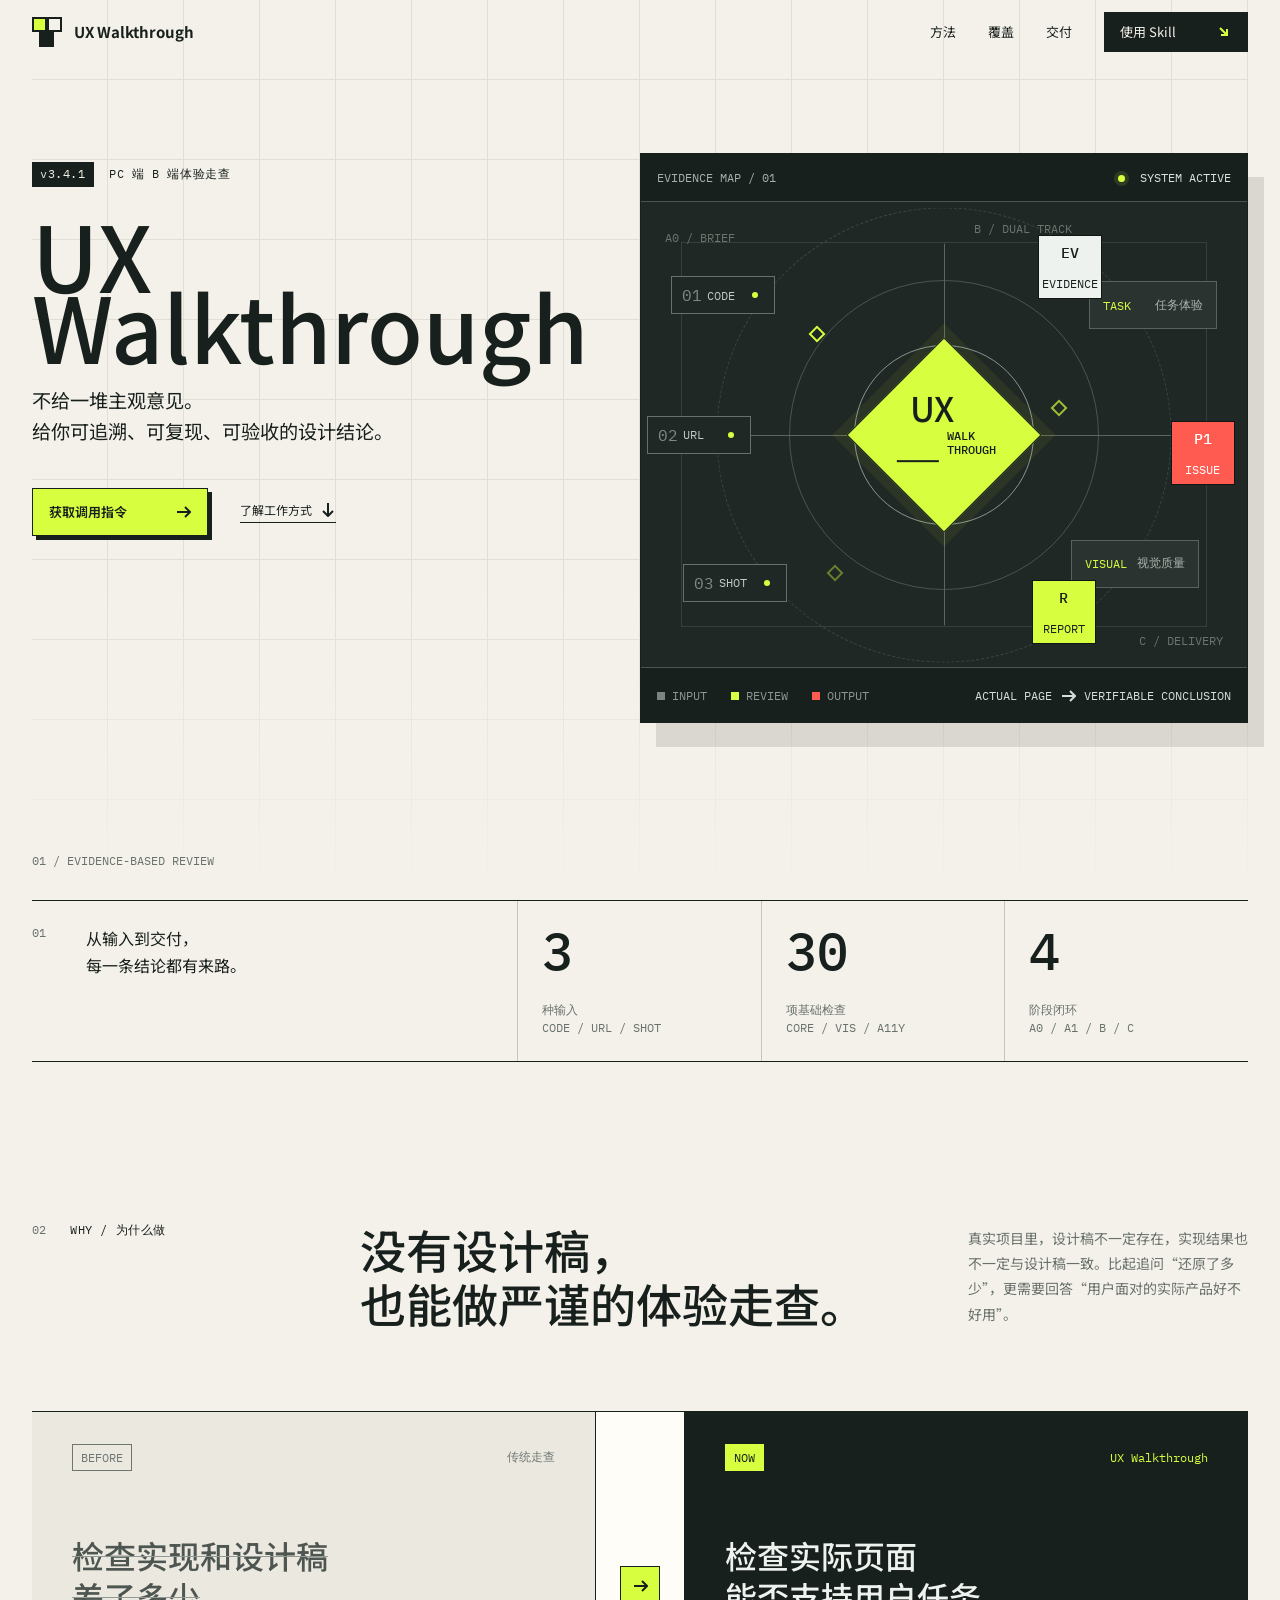
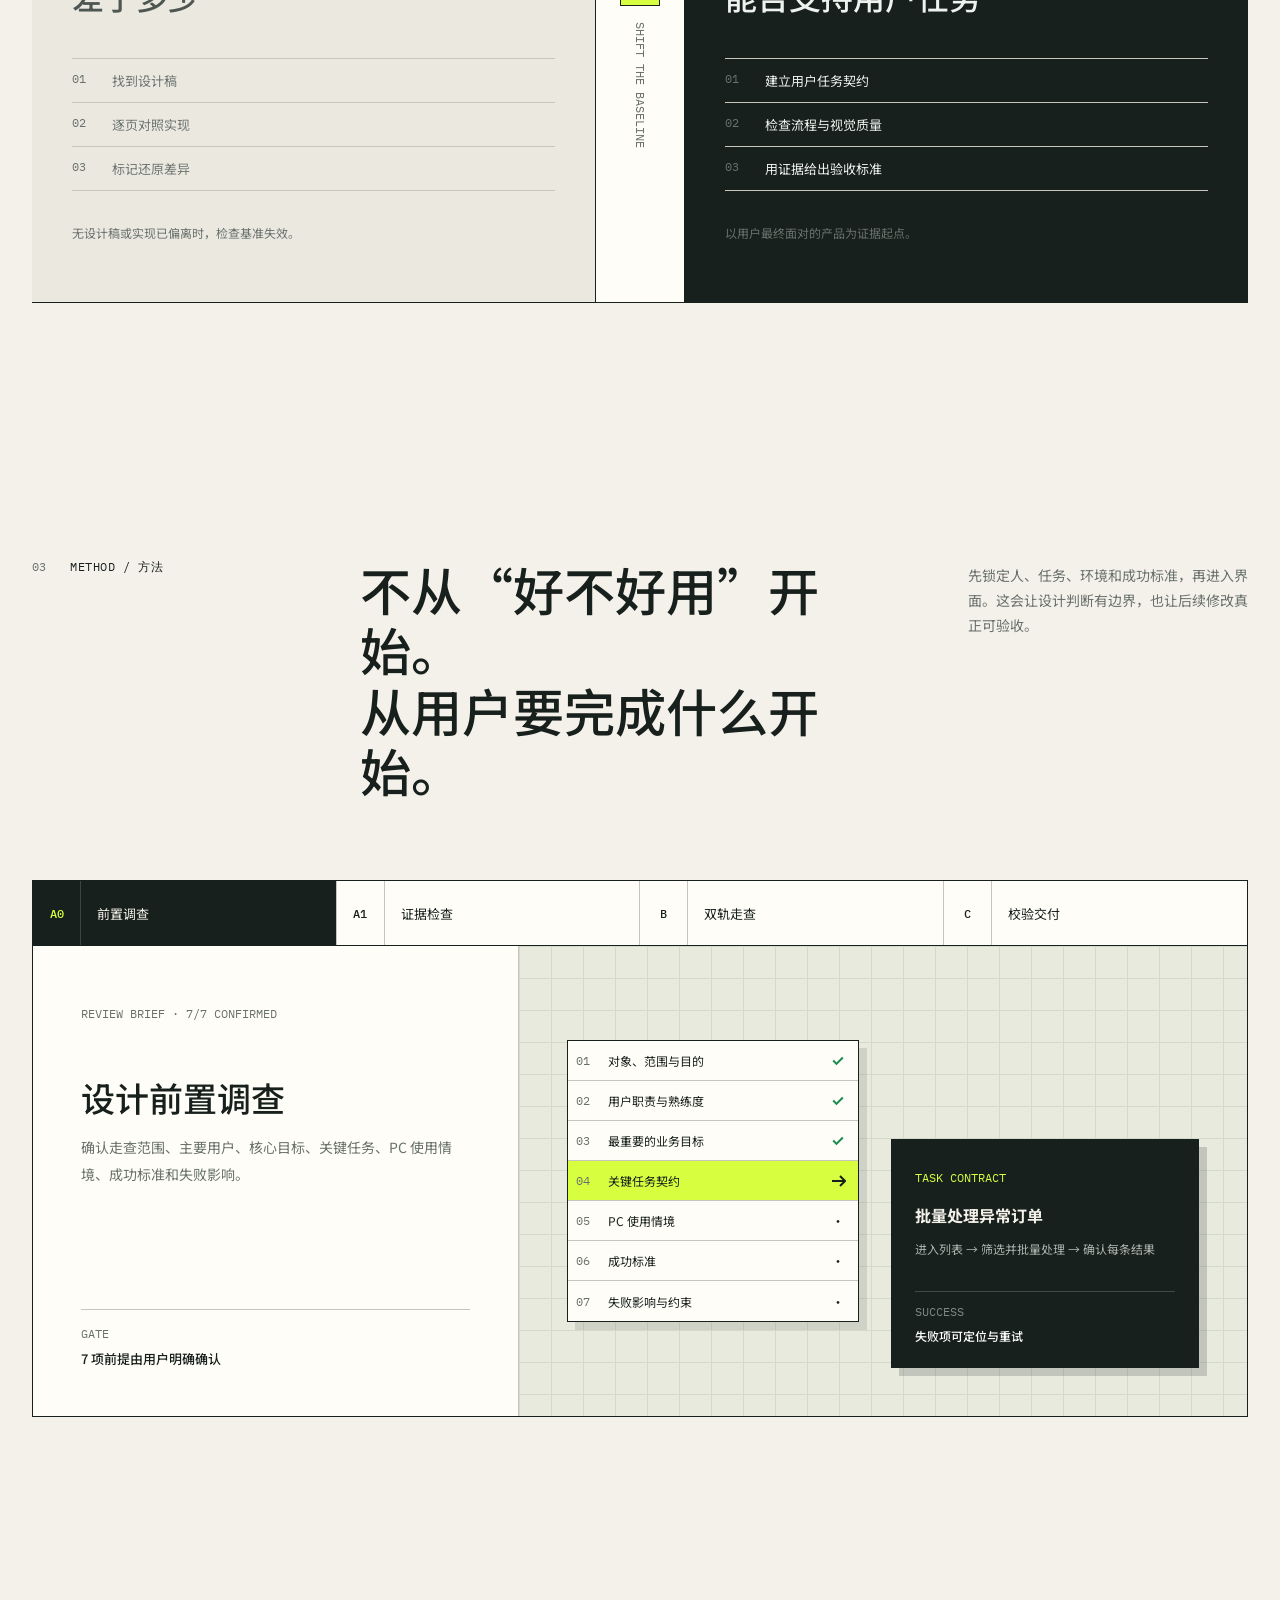
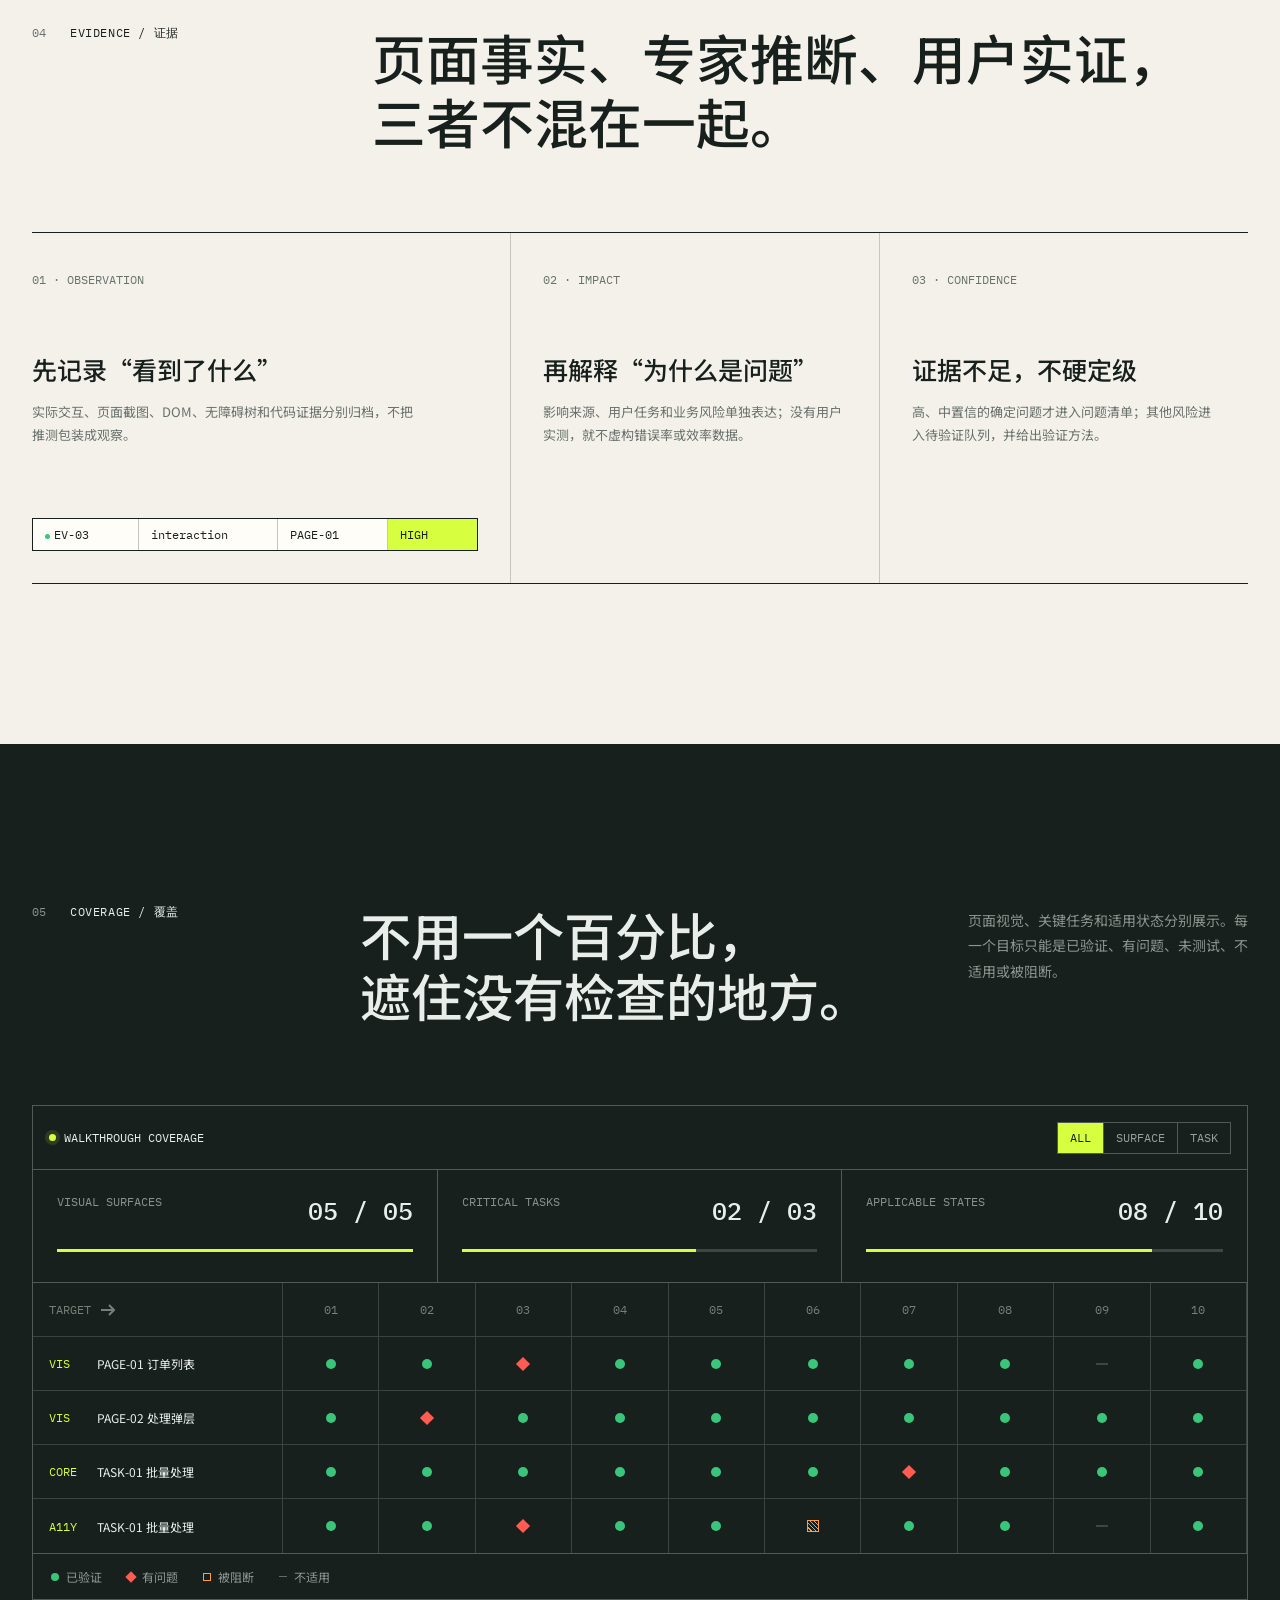
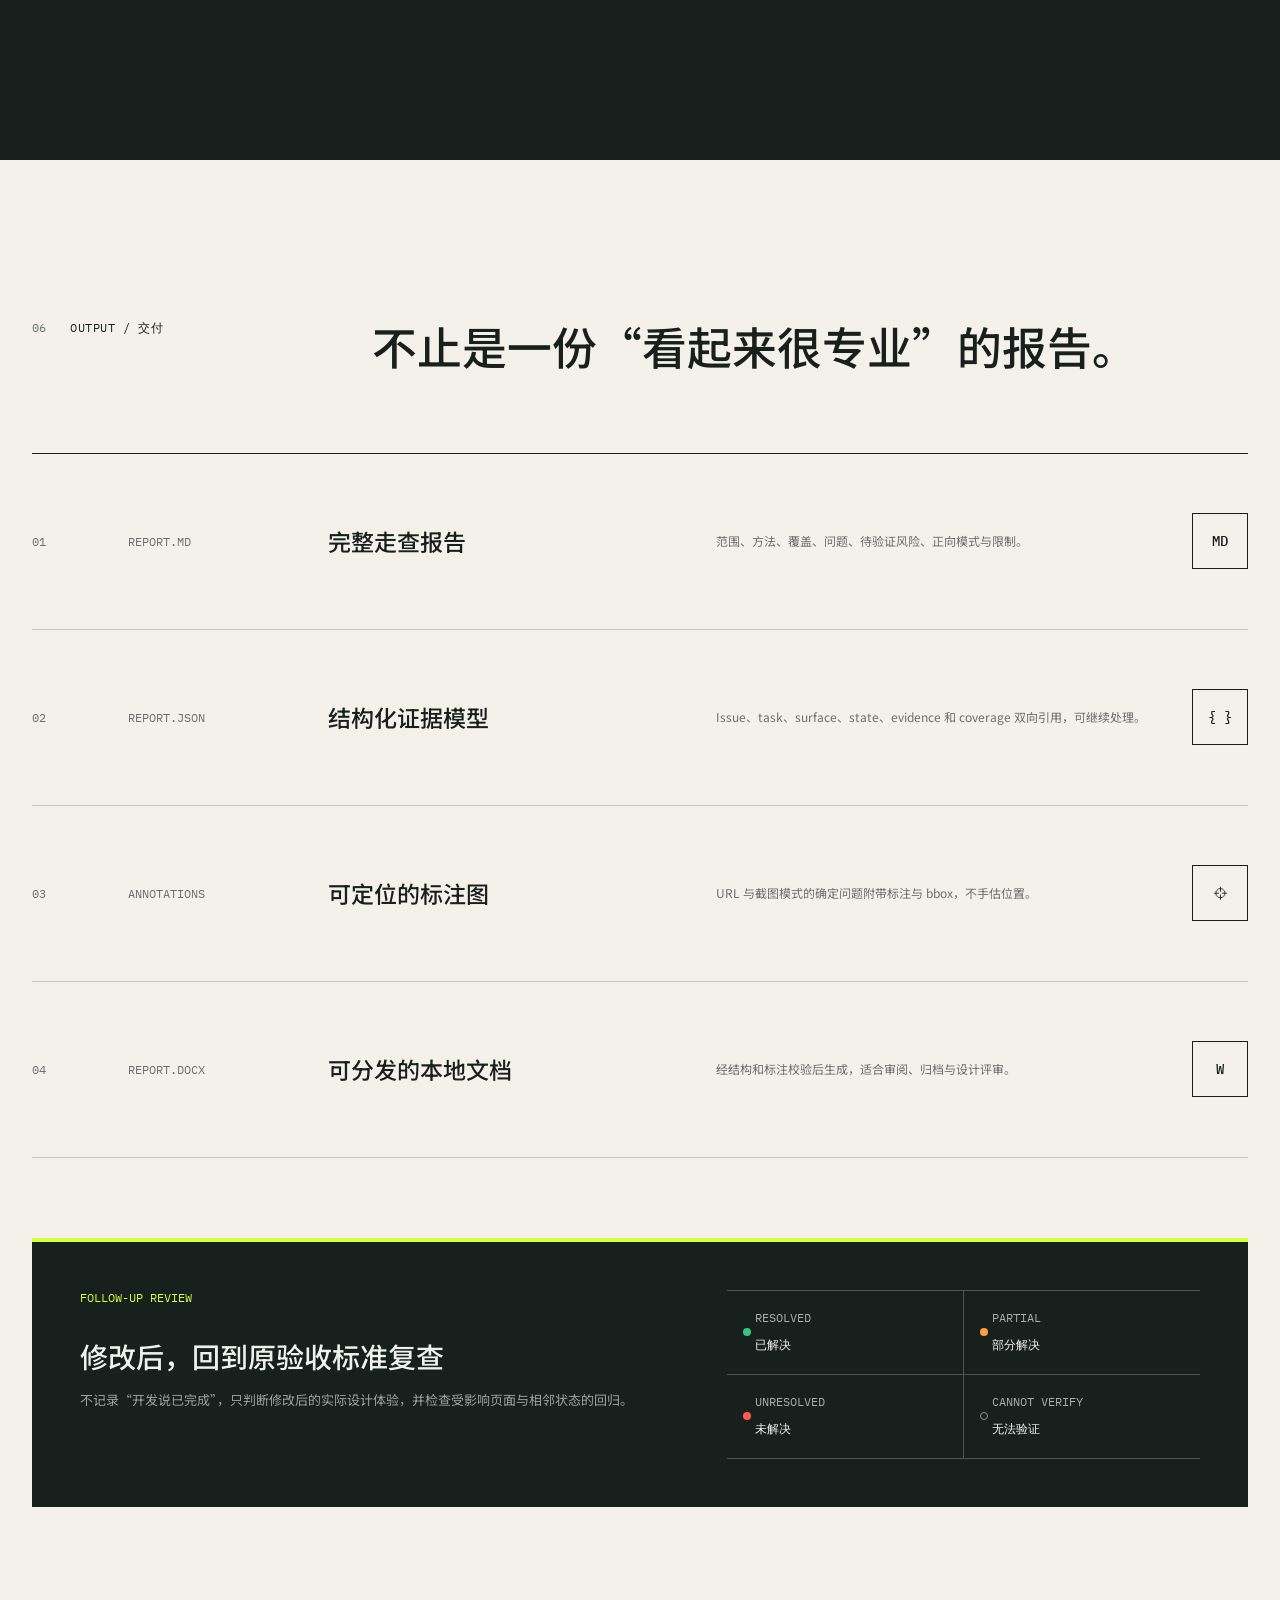
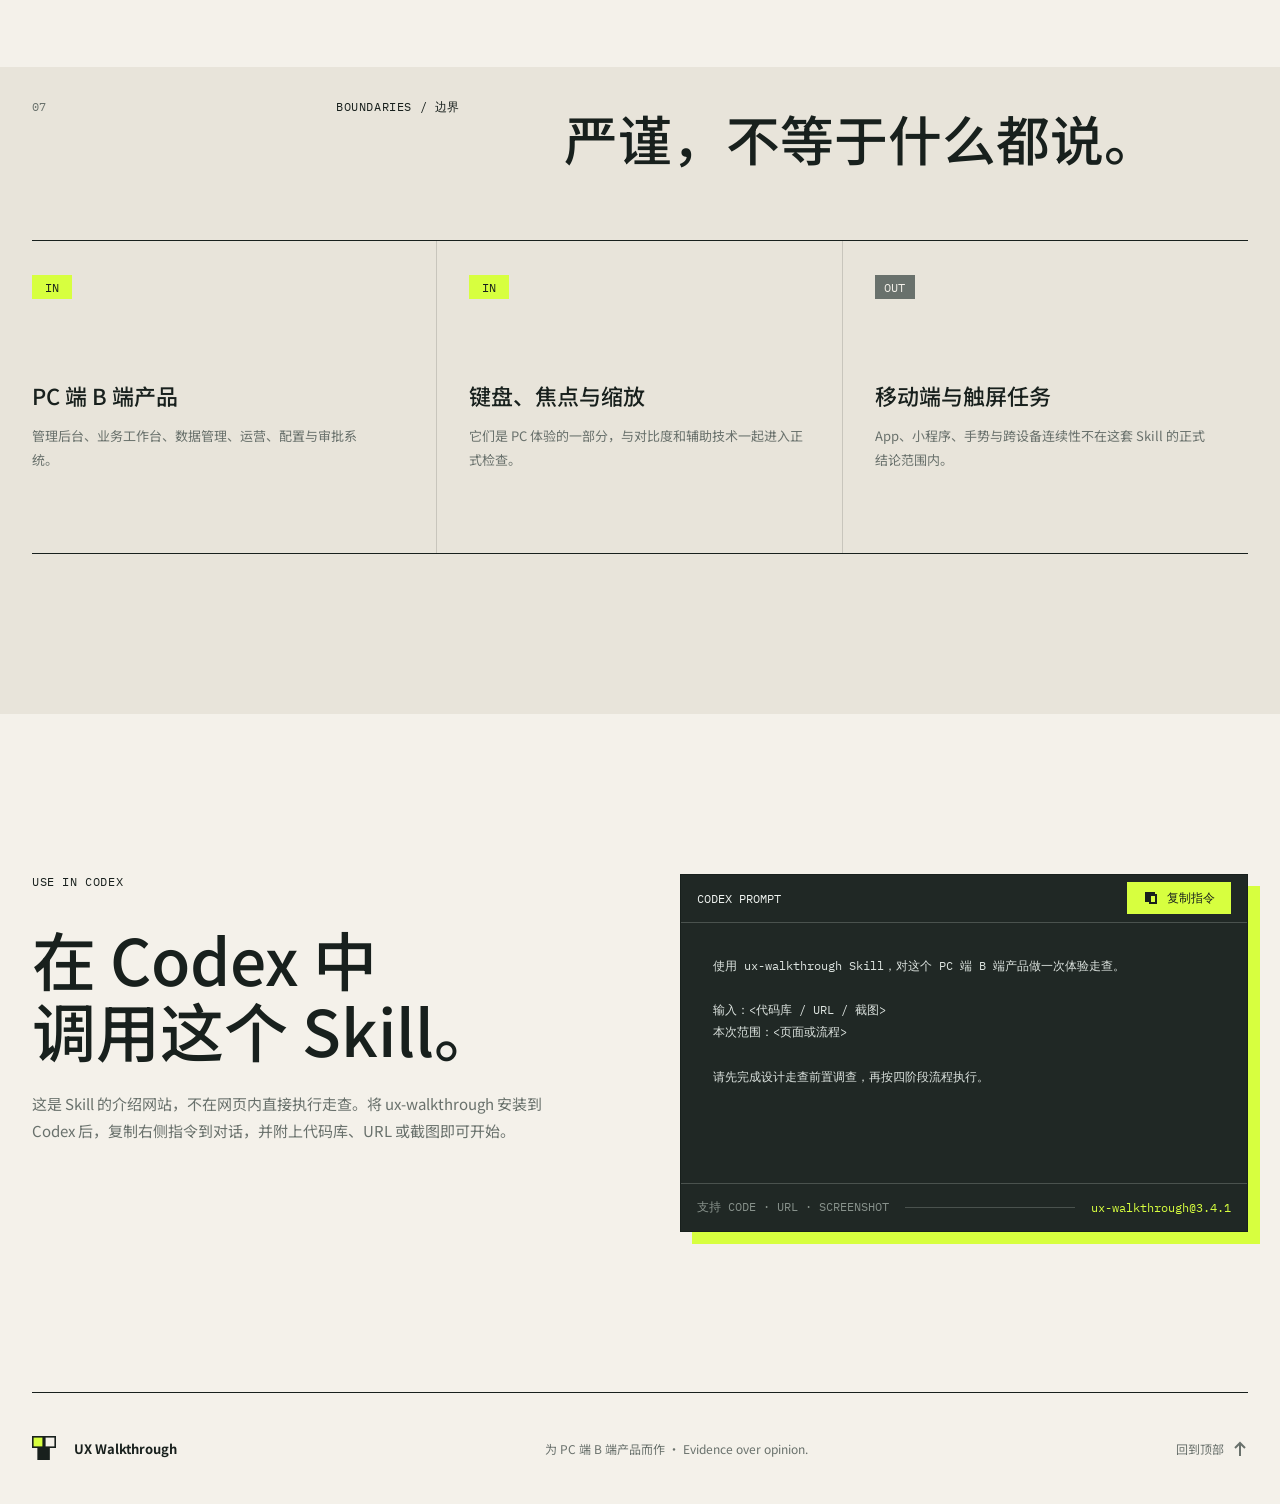
==== ux-walkthrough/index.html @ e2f47e58 "Publish UX Walkthrough site" ====
<!doctype html>
<html lang="zh-CN">
  <head>
    <meta charset="UTF-8" />
    <meta name="viewport" content="width=device-width, initial-scale=1.0" />
    <meta
      name="description"
      content="UX Walkthrough —— 为 PC 端 B 端产品提供基于证据的体验走查，支持代码库、URL 和截图输入。"
    />
    <meta name="theme-color" content="#f4f1ea" />
    <title>UX Walkthrough · 把走查变成可验证的结论</title>
    <link rel="stylesheet" href="styles.css" />
  </head>
  <body>
    <a class="skip-link" href="#main">跳到主要内容</a>
    <svg class="icon-sprite" aria-hidden="true">
      <symbol id="icon-arrow-right" viewBox="0 0 16 16"><path d="M9.3 3.7 12.6 7H2v2h10.6l-3.3 3.3 1.4 1.4L16.4 8l-5.7-5.7z" /></symbol>
      <symbol id="icon-arrow-down" viewBox="0 0 16 16"><path d="m12.3 9.3-3.3 3.3V2H7v10.6L3.7 9.3l-1.4 1.4L8 16.4l5.7-5.7z" /></symbol>
      <symbol id="icon-arrow-down-right" viewBox="0 0 16 16"><path d="M12 5v7H5v-2h3.6L3.3 4.7l1.4-1.4L10 8.6V5z" /></symbol>
      <symbol id="icon-arrow-up" viewBox="0 0 16 16"><path d="M8 1.6 2.3 7.3l1.4 1.4L7 5.4V16h2V5.4l3.3 3.3 1.4-1.4z" /></symbol>
      <symbol id="icon-checkmark" viewBox="0 0 16 16"><path d="m6.5 12.2-4-4 1.4-1.4 2.6 2.6 5.6-5.6 1.4 1.4z" /></symbol>
      <symbol id="icon-copy" viewBox="0 0 16 16"><path d="M4 2h8v2h2v10H6v-2H4zm4 4v6h4V6zM2 2h2v10H2z" /></symbol>
      <symbol id="icon-menu" viewBox="0 0 16 16"><path d="M1 3h14v2H1zm0 4h14v2H1zm0 4h14v2H1z" /></symbol>
    </svg>

    <header class="site-header" data-header>
      <a class="brand" href="#top" aria-label="UX Walkthrough 首页">
        <span class="brand-mark" aria-hidden="true"><i></i><i></i><i></i></span>
        <span>UX Walkthrough</span>
      </a>
      <button class="menu-toggle" type="button" aria-label="打开导航" aria-expanded="false" data-menu-toggle>
        <svg class="carbon-icon" aria-hidden="true"><use href="#icon-menu"></use></svg>
      </button>
      <nav class="site-nav" aria-label="主导航" data-nav>
        <a href="#method">方法</a>
        <a href="#coverage">覆盖</a>
        <a href="#output">交付</a>
        <a class="nav-cta" href="#start">使用 Skill <svg class="carbon-icon" aria-hidden="true"><use href="#icon-arrow-down-right"></use></svg></a>
      </nav>
    </header>

    <main id="main">
      <section class="hero" id="top" aria-labelledby="hero-title">
        <div class="hero-grid" aria-hidden="true"></div>
        <div class="hero-copy">
          <p class="eyebrow"><span>v3.4.1</span> PC 端 B 端体验走查</p>
          <h1 id="hero-title">UX<br />Walkthrough</h1>
          <p class="hero-lede">不给一堆主观意见。<br />给你可追溯、可复现、可验收的设计结论。</p>
          <div class="hero-actions">
            <a class="button button-primary" href="#start">获取调用指令 <svg class="carbon-icon" aria-hidden="true"><use href="#icon-arrow-right"></use></svg></a>
            <a class="text-link" href="#method">了解工作方式 <svg class="carbon-icon" aria-hidden="true"><use href="#icon-arrow-down"></use></svg></a>
          </div>
        </div>

        <figure class="hero-product hero-abstract" aria-label="UX Walkthrough 证据图谱抽象视觉">
          <div class="abstract-frame">
            <figcaption>
              <span>EVIDENCE MAP / 01</span>
              <b><i></i> SYSTEM ACTIVE</b>
            </figcaption>
            <div class="abstract-canvas" aria-hidden="true">
              <div class="abstract-grid"></div>
              <div class="orbit orbit-one"></div>
              <div class="orbit orbit-two"></div>
              <div class="orbit orbit-three"></div>
              <div class="axis axis-x"></div>
              <div class="axis axis-y"></div>
              <div class="abstract-core">
                <span>UX</span>
                <b>WALK<br />THROUGH</b>
                <i></i>
              </div>
              <div class="source-node source-code"><span>01</span><b>CODE</b><i></i></div>
              <div class="source-node source-url"><span>02</span><b>URL</b><i></i></div>
              <div class="source-node source-shot"><span>03</span><b>SHOT</b><i></i></div>
              <div class="track-node track-task"><span>TASK</span><b>任务体验</b></div>
              <div class="track-node track-visual"><span>VISUAL</span><b>视觉质量</b></div>
              <div class="result-node result-evidence"><span>EV</span><b>EVIDENCE</b></div>
              <div class="result-node result-issue"><span>P1</span><b>ISSUE</b></div>
              <div class="result-node result-report"><span>R</span><b>REPORT</b></div>
              <div class="pulse pulse-one"></div>
              <div class="pulse pulse-two"></div>
              <div class="pulse pulse-three"></div>
              <div class="coordinate coordinate-one">A0 / BRIEF</div>
              <div class="coordinate coordinate-two">B / DUAL TRACK</div>
              <div class="coordinate coordinate-three">C / DELIVERY</div>
            </div>
            <div class="abstract-legend">
              <span><i></i>INPUT</span>
              <span><i></i>REVIEW</span>
              <span><i></i>OUTPUT</span>
              <b>ACTUAL PAGE <svg class="carbon-icon" aria-hidden="true"><use href="#icon-arrow-right"></use></svg> VERIFIABLE CONCLUSION</b>
            </div>
          </div>
        </figure>
        <div class="hero-index" aria-hidden="true">01 / EVIDENCE-BASED REVIEW</div>
      </section>

      <section class="signal-band" aria-label="能力概览">
        <div class="signal-intro">
          <span class="section-no">01</span>
          <p>从输入到交付，<br />每一条结论都有来路。</p>
        </div>
        <div class="signal"><strong>3</strong><span>种输入<br />CODE / URL / SHOT</span></div>
        <div class="signal"><strong>30</strong><span>项基础检查<br />CORE / VIS / A11Y</span></div>
        <div class="signal"><strong>4</strong><span>阶段闭环<br />A0 / A1 / B / C</span></div>
      </section>

      <section class="origin section" id="why" aria-labelledby="origin-title">
        <div class="section-lead reveal">
          <div><span class="section-no">02</span><p class="eyebrow">WHY / 为什么做</p></div>
          <h2 id="origin-title">没有设计稿，<br />也能做严谨的体验走查。</h2>
          <p>真实项目里，设计稿不一定存在，实现结果也不一定与设计稿一致。比起追问“还原了多少”，更需要回答“用户面对的实际产品好不好用”。</p>
        </div>
        <div class="paradigm reveal">
          <article class="paradigm-old">
            <div><span>BEFORE</span><b>传统走查</b></div>
            <h3>检查实现和设计稿<br />差了多少</h3>
            <ol>
              <li><span>01</span>找到设计稿</li>
              <li><span>02</span>逐页对照实现</li>
              <li><span>03</span>标记还原差异</li>
            </ol>
            <p>无设计稿或实现已偏离时，检查基准失效。</p>
          </article>
          <div class="paradigm-shift" aria-hidden="true"><span><svg class="carbon-icon" aria-hidden="true"><use href="#icon-arrow-right"></use></svg></span><small>SHIFT THE BASELINE</small></div>
          <article class="paradigm-new">
            <div><span>NOW</span><b>UX Walkthrough</b></div>
            <h3>检查实际页面<br />能否支持用户任务</h3>
            <ol>
              <li><span>01</span>建立用户任务契约</li>
              <li><span>02</span>检查流程与视觉质量</li>
              <li><span>03</span>用证据给出验收标准</li>
            </ol>
            <p>以用户最终面对的产品为证据起点。</p>
          </article>
        </div>
      </section>

      <section class="method section" id="method" aria-labelledby="method-title">
        <div class="section-lead reveal">
          <div><span class="section-no">03</span><p class="eyebrow">METHOD / 方法</p></div>
          <h2 id="method-title">不从“好不好用”开始。<br />从用户要完成什么开始。</h2>
          <p>先锁定人、任务、环境和成功标准，再进入界面。这会让设计判断有边界，也让后续修改真正可验收。</p>
        </div>

        <div class="method-workbench reveal">
          <div class="phase-rail" role="tablist" aria-label="走查阶段">
            <button class="active" type="button" role="tab" aria-selected="true" data-phase="a0"><b>A0</b><span>前置调查</span></button>
            <button type="button" role="tab" aria-selected="false" data-phase="a1"><b>A1</b><span>证据检查</span></button>
            <button type="button" role="tab" aria-selected="false" data-phase="b"><b>B</b><span>双轨走查</span></button>
            <button type="button" role="tab" aria-selected="false" data-phase="c"><b>C</b><span>校验交付</span></button>
          </div>

          <div class="phase-stage">
            <div class="phase-copy" aria-live="polite">
              <p class="mono" data-phase-kicker>REVIEW BRIEF · 7/7 CONFIRMED</p>
              <h3 data-phase-title>设计前置调查</h3>
              <p data-phase-desc>确认走查范围、主要用户、核心目标、关键任务、PC 使用情境、成功标准和失败影响。</p>
              <div class="phase-proof"><span data-phase-proof-label>GATE</span><strong data-phase-proof>7 项前提由用户明确确认</strong></div>
            </div>
            <div class="phase-visual" data-phase-visual="a0" aria-hidden="true">
              <div class="brief-list">
                <span class="checked"><i>01</i>对象、范围与目的<b><svg class="carbon-icon" aria-hidden="true"><use href="#icon-checkmark"></use></svg></b></span>
                <span class="checked"><i>02</i>用户职责与熟练度<b><svg class="carbon-icon" aria-hidden="true"><use href="#icon-checkmark"></use></svg></b></span>
                <span class="checked"><i>03</i>最重要的业务目标<b><svg class="carbon-icon" aria-hidden="true"><use href="#icon-checkmark"></use></svg></b></span>
                <span class="active"><i>04</i>关键任务契约<b><svg class="carbon-icon" aria-hidden="true"><use href="#icon-arrow-right"></use></svg></b></span>
                <span><i>05</i>PC 使用情境<b>·</b></span>
                <span><i>06</i>成功标准<b>·</b></span>
                <span><i>07</i>失败影响与约束<b>·</b></span>
              </div>
              <div class="task-contract">
                <small>TASK CONTRACT</small>
                <strong>批量处理异常订单</strong>
                <p>进入列表 → 筛选并批量处理 → 确认每条结果</p>
                <div><span>SUCCESS</span><b>失败项可定位与重试</b></div>
              </div>
            </div>
          </div>
        </div>
      </section>

      <section class="principles section" aria-labelledby="principles-title">
        <div class="section-lead compact reveal">
          <div><span class="section-no">04</span><p class="eyebrow">EVIDENCE / 证据</p></div>
          <h2 id="principles-title">页面事实、专家推断、用户实证，<br />三者不混在一起。</h2>
        </div>
        <div class="evidence-layout reveal">
          <article class="evidence-feature">
            <span class="evidence-label">01 · OBSERVATION</span>
            <h3>先记录“看到了什么”</h3>
            <p>实际交互、页面截图、DOM、无障碍树和代码证据分别归档，不把推测包装成观察。</p>
            <div class="evidence-strip">
              <span><i></i>EV-03</span><span>interaction</span><span>PAGE-01</span><strong>HIGH</strong>
            </div>
          </article>
          <article>
            <span class="evidence-label">02 · IMPACT</span>
            <h3>再解释“为什么是问题”</h3>
            <p>影响来源、用户任务和业务风险单独表达；没有用户实测，就不虚构错误率或效率数据。</p>
          </article>
          <article>
            <span class="evidence-label">03 · CONFIDENCE</span>
            <h3>证据不足，不硬定级</h3>
            <p>高、中置信的确定问题才进入问题清单；其他风险进入待验证队列，并给出验证方法。</p>
          </article>
        </div>
      </section>

      <section class="coverage section" id="coverage" aria-labelledby="coverage-title">
        <div class="coverage-shell">
          <div class="section-lead inverse reveal">
            <div><span class="section-no">05</span><p class="eyebrow">COVERAGE / 覆盖</p></div>
            <h2 id="coverage-title">不用一个百分比，<br />遮住没有检查的地方。</h2>
            <p>页面视觉、关键任务和适用状态分别展示。每一个目标只能是已验证、有问题、未测试、不适用或被阻断。</p>
          </div>

          <div class="matrix-panel reveal">
            <div class="matrix-toolbar">
              <div>
                <span class="live-dot"></span>
                <p>WALKTHROUGH COVERAGE</p>
              </div>
              <div class="matrix-filter" role="group" aria-label="覆盖类型">
                <button class="active" type="button" data-matrix="all" aria-pressed="true">ALL</button>
                <button type="button" data-matrix="surface" aria-pressed="false">SURFACE</button>
                <button type="button" data-matrix="task" aria-pressed="false">TASK</button>
              </div>
            </div>
            <div class="matrix-summary">
              <div><span>VISUAL SURFACES</span><strong data-metric="surface">05 / 05</strong><i><b style="width: 100%"></b></i></div>
              <div><span>CRITICAL TASKS</span><strong data-metric="task">02 / 03</strong><i><b style="width: 66%"></b></i></div>
              <div><span>APPLICABLE STATES</span><strong data-metric="state">08 / 10</strong><i><b style="width: 80%"></b></i></div>
            </div>
            <div class="matrix-scroll">
              <div class="matrix-grid" data-matrix-grid>
                <div class="matrix-corner">TARGET <svg class="carbon-icon" aria-hidden="true"><use href="#icon-arrow-right"></use></svg></div>
                <div class="matrix-head">01</div><div class="matrix-head">02</div><div class="matrix-head">03</div><div class="matrix-head">04</div><div class="matrix-head">05</div><div class="matrix-head">06</div><div class="matrix-head">07</div><div class="matrix-head">08</div><div class="matrix-head">09</div><div class="matrix-head">10</div>
                <div class="matrix-label" data-type="surface"><b>VIS</b><span>PAGE-01 订单列表</span></div>
                <i class="pass" data-type="surface"></i><i class="pass" data-type="surface"></i><i class="issue" data-type="surface"></i><i class="pass" data-type="surface"></i><i class="pass" data-type="surface"></i><i class="pass" data-type="surface"></i><i class="pass" data-type="surface"></i><i class="pass" data-type="surface"></i><i class="na" data-type="surface"></i><i class="pass" data-type="surface"></i>
                <div class="matrix-label" data-type="surface"><b>VIS</b><span>PAGE-02 处理弹层</span></div>
                <i class="pass" data-type="surface"></i><i class="issue" data-type="surface"></i><i class="pass" data-type="surface"></i><i class="pass" data-type="surface"></i><i class="pass" data-type="surface"></i><i class="pass" data-type="surface"></i><i class="pass" data-type="surface"></i><i class="pass" data-type="surface"></i><i class="pass" data-type="surface"></i><i class="pass" data-type="surface"></i>
                <div class="matrix-label" data-type="task"><b>CORE</b><span>TASK-01 批量处理</span></div>
                <i class="pass" data-type="task"></i><i class="pass" data-type="task"></i><i class="pass" data-type="task"></i><i class="pass" data-type="task"></i><i class="pass" data-type="task"></i><i class="pass" data-type="task"></i><i class="issue" data-type="task"></i><i class="pass" data-type="task"></i><i class="pass" data-type="task"></i><i class="pass" data-type="task"></i>
                <div class="matrix-label" data-type="task"><b>A11Y</b><span>TASK-01 批量处理</span></div>
                <i class="pass" data-type="task"></i><i class="pass" data-type="task"></i><i class="issue" data-type="task"></i><i class="pass" data-type="task"></i><i class="pass" data-type="task"></i><i class="blocked" data-type="task"></i><i class="pass" data-type="task"></i><i class="pass" data-type="task"></i><i class="na" data-type="task"></i><i class="pass" data-type="task"></i>
              </div>
            </div>
            <div class="matrix-legend"><span><i class="pass"></i>已验证</span><span><i class="issue"></i>有问题</span><span><i class="blocked"></i>被阻断</span><span><i class="na"></i>不适用</span></div>
          </div>
        </div>
      </section>

      <section class="outputs section" id="output" aria-labelledby="output-title">
        <div class="section-lead compact reveal">
          <div><span class="section-no">06</span><p class="eyebrow">OUTPUT / 交付</p></div>
          <h2 id="output-title">不止是一份“看起来很专业”的报告。</h2>
        </div>
        <div class="output-list reveal">
          <article>
            <span>01</span>
            <div><p class="mono">REPORT.MD</p><h3>完整走查报告</h3><p>范围、方法、覆盖、问题、待验证风险、正向模式与限制。</p></div>
            <b aria-hidden="true">MD</b>
          </article>
          <article>
            <span>02</span>
            <div><p class="mono">REPORT.JSON</p><h3>结构化证据模型</h3><p>Issue、task、surface、state、evidence 和 coverage 双向引用，可继续处理。</p></div>
            <b aria-hidden="true">{ }</b>
          </article>
          <article>
            <span>03</span>
            <div><p class="mono">ANNOTATIONS</p><h3>可定位的标注图</h3><p>URL 与截图模式的确定问题附带标注与 bbox，不手估位置。</p></div>
            <b aria-hidden="true">⌖</b>
          </article>
          <article>
            <span>04</span>
            <div><p class="mono">REPORT.DOCX</p><h3>可分发的本地文档</h3><p>经结构和标注校验后生成，适合审阅、归档与设计评审。</p></div>
            <b aria-hidden="true">W</b>
          </article>
        </div>
        <div class="review-loop reveal">
          <div>
            <p class="mono">FOLLOW-UP REVIEW</p>
            <h3>修改后，回到原验收标准复查</h3>
            <p>不记录“开发说已完成”，只判断修改后的实际设计体验，并检查受影响页面与相邻状态的回归。</p>
          </div>
          <div class="review-states" aria-label="设计复查结果">
            <span><i></i>RESOLVED<b>已解决</b></span>
            <span><i></i>PARTIAL<b>部分解决</b></span>
            <span><i></i>UNRESOLVED<b>未解决</b></span>
            <span><i></i>CANNOT VERIFY<b>无法验证</b></span>
          </div>
        </div>
      </section>

      <section class="boundaries section" aria-labelledby="boundaries-title">
        <div class="boundary-heading reveal">
          <span class="section-no">07</span>
          <div><p class="eyebrow">BOUNDARIES / 边界</p><h2 id="boundaries-title">严谨，不等于什么都说。</h2></div>
        </div>
        <div class="boundary-grid reveal">
          <article><span>IN</span><h3>PC 端 B 端产品</h3><p>管理后台、业务工作台、数据管理、运营、配置与审批系统。</p></article>
          <article><span>IN</span><h3>键盘、焦点与缩放</h3><p>它们是 PC 体验的一部分，与对比度和辅助技术一起进入正式检查。</p></article>
          <article class="muted"><span>OUT</span><h3>移动端与触屏任务</h3><p>App、小程序、手势与跨设备连续性不在这套 Skill 的正式结论范围内。</p></article>
        </div>
      </section>

      <section class="start section" id="start" aria-labelledby="start-title">
        <div class="start-copy reveal">
          <p class="eyebrow">USE IN CODEX</p>
          <h2 id="start-title">在 Codex 中<br />调用这个 Skill。</h2>
          <p>这是 Skill 的介绍网站，不在网页内直接执行走查。将 ux-walkthrough 安装到 Codex 后，复制右侧指令到对话，并附上代码库、URL 或截图即可开始。</p>
        </div>
        <div class="prompt-box reveal">
          <div class="prompt-head"><span>CODEX PROMPT</span><button type="button" data-copy-prompt aria-label="复制调用指令"><svg class="carbon-icon" aria-hidden="true"><use href="#icon-copy"></use></svg><span data-copy-label>复制指令</span></button></div>
          <pre><code data-prompt>使用 ux-walkthrough Skill，对这个 PC 端 B 端产品做一次体验走查。

输入：&lt;代码库 / URL / 截图&gt;
本次范围：&lt;页面或流程&gt;

请先完成设计走查前置调查，再按四阶段流程执行。</code></pre>
          <div class="prompt-foot"><span>支持 CODE · URL · SCREENSHOT</span><i></i><b>ux-walkthrough@3.4.1</b></div>
        </div>
      </section>
    </main>

    <footer class="site-footer">
      <a class="brand" href="#top"><span class="brand-mark" aria-hidden="true"><i></i><i></i><i></i></span><span>UX Walkthrough</span></a>
      <p>为 PC 端 B 端产品而作 · Evidence over opinion.</p>
      <a class="back-to-top" href="#top">回到顶部 <svg class="carbon-icon" aria-hidden="true"><use href="#icon-arrow-up"></use></svg></a>
    </footer>

    <script src="script.js"></script>
  </body>
</html>
---- ux-walkthrough/styles.css ----
@import url("https://fonts.googleapis.com/css2?family=IBM+Plex+Mono:wght@400;500&family=Noto+Sans+SC:wght@400;500;600;700&display=swap");

:root {
  --ink: #18201d;
  --muted: #69716c;
  --paper: #f4f1ea;
  --paper-2: #ebe7dd;
  --white: #fffdf8;
  --line: #c8c5bc;
  --acid: #d7ff3f;
  --acid-dark: #b7dd24;
  --red: #ff5b51;
  --orange: #ff9b40;
  --green: #39c57a;
  --sans: "Noto Sans SC", "PingFang SC", "Microsoft YaHei", sans-serif;
  --mono: "IBM Plex Mono", "SFMono-Regular", Consolas, monospace;
  --grid-max: 1584px;
  --page: min(var(--grid-max), calc(100vw - 64px));
  --spacing-01: 2px;
  --spacing-02: 4px;
  --spacing-03: 8px;
  --spacing-04: 12px;
  --spacing-05: 16px;
  --spacing-06: 24px;
  --spacing-07: 32px;
  --spacing-08: 40px;
  --spacing-09: 48px;
  --spacing-10: 64px;
  --spacing-11: 80px;
  --spacing-12: 96px;
  --spacing-13: 160px;
  --duration-fast-01: 70ms;
  --duration-fast-02: 110ms;
  --duration-moderate-01: 150ms;
  --duration-moderate-02: 240ms;
  --duration-slow-01: 400ms;
  --duration-slow-02: 700ms;
  --easing-standard-productive: cubic-bezier(.2, 0, .38, .9);
  --easing-entrance-productive: cubic-bezier(0, 0, .38, .9);
  --easing-exit-productive: cubic-bezier(.2, 0, 1, .9);
  --easing-standard-expressive: cubic-bezier(.4, .14, .3, 1);
  --easing-entrance-expressive: cubic-bezier(0, 0, .3, 1);
}

* { box-sizing: border-box; }
html { scroll-behavior: smooth; }
body { margin: 0; color: var(--ink); background: var(--paper); font-family: var(--sans); }
button, a { color: inherit; }
button { font: inherit; }
a { text-decoration: none; }
button:focus-visible, a:focus-visible { outline: 3px solid var(--acid-dark); outline-offset: 3px; }
.skip-link { position: fixed; z-index: 100; left: 16px; top: -60px; padding: 10px 14px; color: var(--paper); background: var(--ink); }
.skip-link:focus { top: 16px; }
.mono, .eyebrow, .section-no { font-family: var(--mono); }
.icon-sprite { position: absolute; width: 0; height: 0; overflow: hidden; }
.carbon-icon { display: block; width: 16px; height: 16px; flex: 0 0 16px; fill: currentColor; }

.site-header { position: fixed; z-index: 50; inset: 0 0 auto; display: flex; align-items: center; justify-content: space-between; height: var(--spacing-10); padding: 0 max(var(--spacing-07), calc((100vw - var(--grid-max)) / 2)); border-bottom: 1px solid transparent; transition: background var(--duration-moderate-01) var(--easing-standard-productive), border-color var(--duration-moderate-01) var(--easing-standard-productive); }
.site-header.scrolled { background: rgba(244,241,234,.92); border-color: var(--line); backdrop-filter: blur(14px); }
.brand { display: flex; align-items: center; gap: var(--spacing-04); font-size: 15px; font-weight: 700; letter-spacing: 0; }
.brand-mark { position: relative; display: block; width: 30px; height: 30px; }
.brand-mark i { position: absolute; display: block; width: 15px; height: 15px; border: 2px solid var(--ink); }
.brand-mark i:first-child { left: 0; top: 0; background: var(--acid); }
.brand-mark i:nth-child(2) { right: 0; top: 0; }
.brand-mark i:nth-child(3) { left: 7px; bottom: 0; background: var(--ink); }
.site-nav { display: flex; align-items: center; gap: var(--spacing-07); font-size: 13px; }
.site-nav a:not(.nav-cta) { transition: opacity var(--duration-fast-02) var(--easing-standard-productive); }
.site-nav a:not(.nav-cta):hover { opacity: .55; }
.nav-cta { display: inline-flex; align-items: center; gap: var(--spacing-08); min-height: 40px; padding: 0 var(--spacing-05); color: var(--paper); background: var(--ink); }
.nav-cta .carbon-icon { color: var(--acid); }
.menu-toggle { display: none; place-items: center; width: 48px; height: 48px; padding: 0; border: 0; background: none; }

.hero { position: relative; min-height: 850px; height: min(940px, 100vh); overflow: hidden; background: var(--paper); }
.hero-grid { position: absolute; left: 50%; top: 0; width: var(--page); height: 100%; opacity: .42; background-image: linear-gradient(to right, transparent calc(100% - 1px), var(--line) 1px), linear-gradient(to bottom, transparent calc(100% - 1px), var(--line) 1px); background-size: calc(100% / 16) 100%, 100% var(--spacing-11); mask-image: linear-gradient(to bottom, #000 65%, transparent); transform: translateX(-50%); }
.hero-copy { position: absolute; z-index: 2; left: max(var(--spacing-07), calc((100vw - var(--grid-max)) / 2)); top: 18%; width: 42%; }
.eyebrow { margin: 0; font-size: 11px; line-height: 1.4; letter-spacing: .05em; }
.hero .eyebrow span { display: inline-block; margin-right: var(--spacing-03); padding: var(--spacing-02) var(--spacing-03); color: var(--paper); background: var(--ink); }
.hero h1 { margin: var(--spacing-07) 0 var(--spacing-06); font-size: clamp(80px, 7.1vw, 104px); font-weight: 500; line-height: .78; letter-spacing: 0; }
.hero-lede { margin: 0; font-size: clamp(17px, 1.5vw, 22px); line-height: 1.65; }
.hero-actions { display: flex; align-items: center; gap: var(--spacing-07); margin-top: var(--spacing-08); }
.button { display: inline-flex; align-items: center; justify-content: space-between; min-width: 176px; min-height: 48px; padding: 0 var(--spacing-05); font-size: 13px; font-weight: 600; }
.button-primary { color: var(--ink); background: var(--acid); border: 1px solid var(--ink); box-shadow: 4px 4px 0 var(--ink); transition: transform var(--duration-fast-02) var(--easing-standard-productive), box-shadow var(--duration-fast-02) var(--easing-standard-productive); }
.button-primary:hover { transform: translate(2px, 2px); box-shadow: 2px 2px 0 var(--ink); }
.text-link { display: inline-flex; align-items: center; gap: var(--spacing-03); padding-bottom: var(--spacing-02); border-bottom: 1px solid var(--ink); font-size: 13px; }

.hero-product { position: absolute; z-index: 3; right: max(var(--spacing-07), calc((100vw - var(--grid-max)) / 2)); top: 17%; width: min(calc((100vw - 64px) / 2), 792px); height: 650px; animation: hero-enter var(--duration-slow-02) var(--easing-entrance-expressive) both; }
.hero-index { position: absolute; left: max(var(--spacing-07), calc((100vw - var(--grid-max)) / 2)); bottom: var(--spacing-07); color: var(--muted); font: 12px var(--mono); }

.hero-abstract { height: 650px; margin: 0; }
.abstract-frame { position: absolute; inset: 0 0 auto; height: 570px; color: #edf2ef; border: 1px solid var(--ink); background: var(--ink); box-shadow: 16px 24px 0 rgba(24,32,29,.12); }
.abstract-frame figcaption { display: flex; align-items: center; justify-content: space-between; height: 48px; padding: 0 var(--spacing-05); border-bottom: 1px solid #4b544f; color: #a8b0ab; font: 12px var(--mono); }
.abstract-frame figcaption b { color: #dce3df; font-weight: 400; }.abstract-frame figcaption i { display: inline-block; width: 7px; height: 7px; margin-right: 8px; border-radius: 50%; background: var(--acid); box-shadow: 0 0 0 4px rgba(215,255,63,.12); }
.abstract-canvas { position: relative; height: 465px; overflow: hidden; background: #202825; }
.abstract-grid { position: absolute; inset: var(--spacing-08); border: 1px solid #36403b; }
.abstract-grid::before, .abstract-grid::after { content: ""; position: absolute; background: #36403b; }
.abstract-grid::before { left: 50%; top: 0; width: 1px; height: 100%; }.abstract-grid::after { left: 0; top: 50%; width: 100%; height: 1px; }
.orbit { position: absolute; left: 50%; top: 50%; border: 1px solid #4a554f; border-radius: 50%; transform: translate(-50%,-50%); }
.orbit-one { width: 180px; height: 180px; border-color: #89948e; }.orbit-two { width: 310px; height: 310px; }.orbit-three { width: 455px; height: 455px; border-style: dashed; border-color: #3b4540; }
.axis { position: absolute; z-index: 1; background: #5b6660; }.axis-x { left: 9%; right: 9%; top: 50%; height: 1px; }.axis-y { top: 9%; bottom: 9%; left: 50%; width: 1px; }
.abstract-core { position: absolute; z-index: 4; left: 50%; top: 50%; display: grid; grid-template-columns: 1fr 1fr; align-items: center; width: 138px; height: 138px; padding: 17px; color: var(--ink); background: var(--acid); border: 1px solid #0e1412; transform: translate(-50%,-50%) rotate(45deg); box-shadow: 0 0 0 10px rgba(215,255,63,.06); }
.abstract-core>* { transform: rotate(-45deg); }.abstract-core span { font: 500 34px var(--sans); }.abstract-core b { font: 500 12px/1.15 var(--mono); }.abstract-core i { grid-column: 1/-1; width: 42px; height: 2px; margin: 0 auto; background: var(--ink); }
.source-node, .track-node, .result-node { position: absolute; z-index: 3; font-family: var(--mono); }
.source-node { display: grid; grid-template-columns: 25px 1fr 12px; align-items: center; width: 104px; height: 38px; padding: 0 10px; color: #c3cbc6; border: 1px solid #66716b; background: #202825; }
.source-node span { color: #7f8983; }.source-node b { font-size: 12px; font-weight: 400; }.source-node i { width: 6px; height: 6px; border-radius: 50%; background: var(--acid); }
.source-code { left: 5%; top: 16%; }.source-url { left: 1%; top: 46%; }.source-shot { left: 7%; bottom: 14%; }
.track-node { display: flex; align-items: center; justify-content: space-between; width: 128px; height: 48px; padding: 0 13px; color: #aab3ae; border: 1px solid #59635e; background: #2a332f; }
.track-node span { color: var(--acid); font-size: 12px; }.track-node b { font-size: 12px; font-weight: 500; }.track-task { right: 5%; top: 17%; }.track-visual { right: 8%; bottom: 17%; }
.result-node { display: grid; place-items: center; width: 64px; height: 64px; color: var(--ink); background: #edf2ef; border: 1px solid #101613; }
.result-node span { font-size: 15px; font-weight: 500; }.result-node b { font-size: 12px; font-weight: 400; }.result-evidence { right: 24%; top: 7%; }.result-issue { right: 2%; top: 47%; color: white; background: var(--red); }.result-report { right: 25%; bottom: 5%; background: var(--acid); }
.pulse { position: absolute; z-index: 5; width: 12px; height: 12px; border: 2px solid var(--acid); background: #202825; transform: rotate(45deg); }.pulse-one { left: 28%; top: 27%; }.pulse-two { right: 30%; top: 43%; opacity: .7; }.pulse-three { left: 31%; bottom: 19%; opacity: .4; }
.coordinate { position: absolute; z-index: 2; color: #69756e; font: 12px var(--mono); }.coordinate-one { left: 4%; top: 6%; }.coordinate-two { left: 55%; top: 4%; }.coordinate-three { right: 4%; bottom: 4%; }
.abstract-legend { display: flex; align-items: center; gap: var(--spacing-06); height: 56px; padding: 0 var(--spacing-05); border-top: 1px solid #4b544f; color: #8d9791; font: 12px var(--mono); }
.abstract-legend span { display: flex; align-items: center; gap: 7px; }.abstract-legend span i { width: 8px; height: 8px; background: #7c8680; }.abstract-legend span:nth-child(2) i { background: var(--acid); }.abstract-legend span:nth-child(3) i { background: var(--red); }.abstract-legend b { margin-left: auto; color: #d7ded9; font-size: 12px; font-weight: 400; }
.abstract-legend b { display: inline-flex; align-items: center; gap: var(--spacing-03); }
@keyframes hero-enter { from { opacity: 0; transform: translateY(var(--spacing-06)); } to { opacity: 1; transform: none; } }

.signal-band { display: grid; grid-template-columns: 2fr repeat(3, 1fr); width: var(--page); margin: auto; border-top: 1px solid var(--ink); border-bottom: 1px solid var(--ink); }
.signal-band>div { min-height: 160px; padding: var(--spacing-06); border-right: 1px solid var(--line); }.signal-band>div:last-child { border-right: 0; }
.signal-intro { display: flex; gap: var(--spacing-08); padding-left: 0!important; }.section-no { color: var(--muted); font-size: 12px; }.signal-intro p { margin: 0; font-size: 16px; line-height: 1.7; }
.signal { display: flex; flex-direction: column; justify-content: space-between; }.signal strong { font: 500 52px/1 var(--mono); }.signal span { color: var(--muted); font: 9px/1.5 var(--mono); }

.section { padding: var(--spacing-13) 0; }
.section-lead { display: grid; grid-template-columns: 1fr 2fr 1fr; gap: var(--spacing-09); width: var(--page); margin: 0 auto var(--spacing-11); align-items: start; }
.section-lead>div { display: flex; gap: var(--spacing-06); }.section-lead h2 { margin: 0; font-size: clamp(38px, 4vw, 62px); font-weight: 500; line-height: 1.18; }.section-lead>p { margin: var(--spacing-02) 0 0; color: var(--muted); font-size: 14px; line-height: 1.8; }
.section-lead.compact { grid-template-columns: 1fr 3fr; }.section-lead.compact h2 { font-size: clamp(38px, 4.2vw, 64px); }
.reveal { opacity: 0; transform: translateY(var(--spacing-06)); transition: opacity var(--duration-slow-01) var(--easing-entrance-productive), transform var(--duration-slow-01) var(--easing-entrance-productive); }.reveal.visible { opacity: 1; transform: none; }

.origin { padding-bottom: var(--spacing-12); }
.origin .section-lead h2 { font-size: clamp(38px, 3.6vw, 56px); }
.paradigm { display: grid; grid-template-columns: 1fr 90px 1fr; width: var(--page); margin: auto; border-top: 1px solid var(--ink); border-bottom: 1px solid var(--ink); }
.paradigm article { min-height: 490px; padding: var(--spacing-07) var(--spacing-08); }
.paradigm article>div { display: flex; justify-content: space-between; align-items: center; }
.paradigm article>div span, .paradigm article>div b { font: 9px var(--mono); font-weight: 400; }
.paradigm article>div span { padding: 5px 8px; border: 1px solid currentColor; }
.paradigm article h3 { margin: var(--spacing-10) 0 var(--spacing-08); font-size: clamp(28px, 2.5vw, 40px); font-weight: 500; line-height: 1.3; }
.paradigm article ol { margin: 0; padding: 0; list-style: none; border-top: 1px solid var(--line); }
.paradigm article li { display: grid; grid-template-columns: 40px 1fr; padding: var(--spacing-04) 0; border-bottom: 1px solid var(--line); font-size: 13px; }
.paradigm article li span { color: var(--muted); font: 9px var(--mono); }
.paradigm article>p { margin: var(--spacing-07) 0 0; color: var(--muted); font-size: 12px; line-height: 1.7; }
.paradigm-old { color: #6f7672; background: #ebe8e0; }
.paradigm-old h3 { color: #4e5651; text-decoration: line-through; text-decoration-thickness: 1px; text-decoration-color: #929a95; }
.paradigm-shift { display: flex; flex-direction: column; align-items: center; justify-content: center; gap: var(--spacing-05); border-right: 1px solid var(--ink); border-left: 1px solid var(--ink); background: var(--white); }
.paradigm-shift span { display: grid; place-items: center; width: 40px; height: 40px; color: var(--ink); background: var(--acid); border: 1px solid var(--ink); }
.paradigm-shift small { color: var(--muted); font: 8px var(--mono); writing-mode: vertical-rl; }
.paradigm-new { color: #eef2ef; background: var(--ink); }
.paradigm-new>div span { color: var(--ink); background: var(--acid); border-color: var(--acid)!important; }
.paradigm-new>div b { color: var(--acid); }
.paradigm-new ol { border-color: #49514d; }.paradigm-new li { border-color: #49514d; }.paradigm-new li span, .paradigm-new>p { color: #929c96; }

.method-workbench { width: var(--page); margin: auto; border: 1px solid var(--ink); background: var(--white); }
.phase-rail { display: grid; grid-template-columns: repeat(4, 1fr); border-bottom: 1px solid var(--ink); }
.phase-rail button { display: grid; grid-template-columns: 48px 1fr; align-items: center; height: 64px; padding: 0; border: 0; border-right: 1px solid var(--line); background: transparent; text-align: left; cursor: pointer; transition: color var(--duration-fast-02) var(--easing-standard-productive), background var(--duration-fast-02) var(--easing-standard-productive); }
.phase-rail button:last-child { border-right: 0; }.phase-rail button b { display: grid; place-items: center; align-self: stretch; border-right: 1px solid var(--line); font: 500 12px var(--mono); }.phase-rail button span { padding-left: var(--spacing-05); font-size: 13px; }.phase-rail button.active { color: var(--paper); background: var(--ink); }.phase-rail button.active b { color: var(--acid); border-color: #3d4541; }
.phase-stage { display: grid; grid-template-columns: .8fr 1.2fr; min-height: 470px; }.phase-copy { display: flex; flex-direction: column; padding: var(--spacing-09); border-right: 1px solid var(--line); }.phase-copy>.mono { color: var(--muted); font-size: 12px; }.phase-copy h3 { margin: var(--spacing-08) 0 var(--spacing-04); font-size: 34px; font-weight: 500; }.phase-copy>p:not(.mono) { margin: 0; color: var(--muted); font-size: 14px; line-height: 1.9; }.phase-proof { margin-top: auto; padding-top: var(--spacing-05); border-top: 1px solid var(--line); }.phase-proof span, .phase-proof strong { display: block; }.phase-proof span { color: var(--muted); font: 12px var(--mono); }.phase-proof strong { margin-top: var(--spacing-03); font-size: 13px; font-weight: 500; }
.phase-visual { position: relative; display: grid; grid-template-columns: 1fr 1.05fr; align-items: center; gap: var(--spacing-07); padding: var(--spacing-09); overflow: hidden; background-color: #e8eade; background-image: linear-gradient(#d5d9cc 1px, transparent 1px), linear-gradient(90deg,#d5d9cc 1px,transparent 1px); background-size: 32px 32px; }
.brief-list { border: 1px solid var(--ink); background: var(--white); box-shadow: 8px 8px 0 rgba(24,32,29,.12); }.brief-list span { display: grid; grid-template-columns: 32px 1fr 24px; align-items: center; min-height: 40px; padding: 0 var(--spacing-03); border-bottom: 1px solid var(--line); font-size: 12px; }.brief-list span:last-child { border-bottom: 0; }.brief-list i { color: var(--muted); font: normal 12px var(--mono); }.brief-list b { display: grid; place-items: center; font-weight: 500; text-align: center; }.brief-list .checked b { color: #188c50; }.brief-list .active { color: var(--ink); background: var(--acid); }
.task-contract { align-self: end; padding: var(--spacing-06); color: var(--paper); background: var(--ink); box-shadow: 8px 8px 0 rgba(24,32,29,.18); }.task-contract small { color: var(--acid); font: 12px var(--mono); }.task-contract strong { display: block; margin-top: var(--spacing-05); font-size: 16px; }.task-contract p { color: #aab2ad; font-size: 12px; line-height: 1.7; }.task-contract div { margin-top: var(--spacing-07); padding-top: var(--spacing-04); border-top: 1px solid #424a46; }.task-contract span, .task-contract b { display: block; }.task-contract span { color: #7f8883; font: 12px var(--mono); }.task-contract b { margin-top: var(--spacing-03); color: white; font-size: 12px; font-weight: 500; }

.principles { padding-top: var(--spacing-09); }.evidence-layout { display: grid; grid-template-columns: 1.3fr 1fr 1fr; width: var(--page); margin: auto; border-top: 1px solid var(--ink); border-bottom: 1px solid var(--ink); }.evidence-layout article { min-height: 350px; padding: var(--spacing-07); border-right: 1px solid var(--line); }.evidence-layout article:first-child { padding-left: 0; }.evidence-layout article:last-child { border-right: 0; }.evidence-label { color: var(--muted); font: 12px var(--mono); }.evidence-layout h3 { max-width: 390px; margin: var(--spacing-10) 0 var(--spacing-04); font-size: 25px; font-weight: 500; line-height: 1.35; }.evidence-layout p { max-width: 390px; color: var(--muted); font-size: 13px; line-height: 1.8; }.evidence-feature { position: relative; }.evidence-strip { position: absolute; inset: auto var(--spacing-07) var(--spacing-07) 0; display: grid; grid-template-columns: repeat(4, auto); border: 1px solid var(--ink); background: var(--white); }.evidence-strip span, .evidence-strip strong { padding: var(--spacing-03) var(--spacing-04); border-right: 1px solid var(--line); font: 12px var(--mono); }.evidence-strip strong { color: var(--ink); background: var(--acid); border: 0; }.evidence-strip i { display: inline-block; width: 5px; height: 5px; margin-right: var(--spacing-02); border-radius: 50%; background: var(--green); }

.coverage { color: #e9eeeb; background: var(--ink); }.coverage-shell { width: var(--page); margin: auto; }.section-lead.inverse { width: 100%; }.section-lead.inverse .section-no, .section-lead.inverse>p { color: #8b958f; }.matrix-panel { border: 1px solid #515a55; }.matrix-toolbar { display: flex; align-items: center; justify-content: space-between; height: 64px; padding: 0 var(--spacing-05); border-bottom: 1px solid #515a55; }.matrix-toolbar>div:first-child { display: flex; align-items: center; gap: var(--spacing-03); }.matrix-toolbar p { margin: 0; font: 12px var(--mono); }.live-dot { width: 7px; height: 7px; border-radius: 50%; background: var(--acid); box-shadow: 0 0 0 4px rgba(215,255,63,.12); }.matrix-filter { display: flex; }.matrix-filter button { height: 32px; padding: 0 var(--spacing-04); color: #98a09c; border: 1px solid #515a55; border-right: 0; background: transparent; font: 12px var(--mono); cursor: pointer; transition: color var(--duration-fast-02) var(--easing-standard-productive), background var(--duration-fast-02) var(--easing-standard-productive); }.matrix-filter button:last-child { border-right: 1px solid #515a55; }.matrix-filter button.active { color: var(--ink); background: var(--acid); }
.matrix-summary { display: grid; grid-template-columns: repeat(3, 1fr); border-bottom: 1px solid #515a55; }.matrix-summary>div { display: grid; grid-template-columns: 1fr auto; gap: var(--spacing-05); min-height: 112px; padding: var(--spacing-06); border-right: 1px solid #515a55; }.matrix-summary>div:last-child { border-right: 0; }.matrix-summary span { color: #89938d; font: 12px var(--mono); }.matrix-summary strong { font: 500 25px var(--mono); }.matrix-summary i { grid-column: 1/-1; height: 3px; background: #3e4642; }.matrix-summary i b { display: block; height: 100%; background: var(--acid); transition: width var(--duration-moderate-02) var(--easing-standard-productive); }
.matrix-scroll { overflow-x: auto; }.matrix-grid { display: grid; grid-template-columns: 250px repeat(10, minmax(50px, 1fr)); min-width: 800px; }.matrix-grid>* { min-height: 54px; border-right: 1px solid #3c4440; border-bottom: 1px solid #3c4440; }.matrix-corner, .matrix-head { display: grid; place-items: center; color: #758078; font: 12px var(--mono); }.matrix-corner { display: flex; align-items: center; gap: var(--spacing-03); padding-left: var(--spacing-05); }.matrix-label { display: grid; grid-template-columns: 48px 1fr; align-items: center; padding: 0 var(--spacing-05); }.matrix-label b { color: var(--acid); font: 12px var(--mono); }.matrix-label span { font-size: 12px; }.matrix-grid>i { position: relative; transition: opacity var(--duration-moderate-01) var(--easing-standard-productive); }.matrix-grid>i::after { content: ""; position: absolute; left: 50%; top: 50%; width: 10px; height: 10px; transform: translate(-50%,-50%); }.matrix-grid>i.pass::after { border-radius: 50%; background: var(--green); }.matrix-grid>i.issue::after { background: var(--red); transform: translate(-50%,-50%) rotate(45deg); }.matrix-grid>i.blocked::after { border: 1px solid var(--orange); background: repeating-linear-gradient(45deg, transparent, transparent 2px, var(--orange) 2px, var(--orange) 3px); }.matrix-grid>i.na::after { width: 12px; height: 1px; background: #626c66; }.matrix-grid>*:nth-last-child(-n+11) { border-bottom: 0; }.matrix-grid .hidden-cell { opacity: .09; }
.matrix-legend { display: flex; gap: 25px; padding: 14px 18px; border-top: 1px solid #515a55; color: #8d9791; font-size: 9px; }.matrix-legend span { display: flex; align-items: center; gap: 7px; }.matrix-legend i { position: relative; display: inline-block; width: 8px; height: 8px; }.matrix-legend i.pass { border-radius: 50%; background: var(--green); }.matrix-legend i.issue { background: var(--red); transform: rotate(45deg); }.matrix-legend i.blocked { border: 1px solid var(--orange); }.matrix-legend i.na { height: 1px; background: #626c66; }

.output-list { width: var(--page); margin: auto; border-top: 1px solid var(--ink); }.output-list article { display: grid; grid-template-columns: 96px 1fr 96px; align-items: center; min-height: 176px; border-bottom: 1px solid var(--line); transition: background var(--duration-fast-02) var(--easing-standard-productive); }.output-list article:hover { background: var(--paper-2); }.output-list article>span { color: var(--muted); font: 12px var(--mono); }.output-list article>div { display: grid; grid-template-columns: 160px minmax(240px, .8fr) minmax(260px, 1fr); align-items: center; gap: var(--spacing-08); }.output-list .mono { margin: 0; color: var(--muted); font-size: 12px; }.output-list h3 { margin: 0; font-size: 23px; font-weight: 500; }.output-list article div>p:last-child { margin: 0; color: var(--muted); font-size: 12px; line-height: 1.7; }.output-list article>b { display: grid; place-items: center; width: 56px; height: 56px; justify-self: end; border: 1px solid var(--ink); font: 500 14px var(--mono); }
.outputs .section-lead h2 { font-size: clamp(38px, 3.5vw, 54px); }
.review-loop { display: grid; grid-template-columns: 1.2fr 1fr; gap: var(--spacing-11); width: var(--page); margin: var(--spacing-11) auto 0; padding: var(--spacing-09); color: #edf2ef; background: var(--ink); border-top: 4px solid var(--acid); }
.review-loop .mono { margin: 0; color: var(--acid); font-size: 12px; }.review-loop h3 { margin: var(--spacing-07) 0 var(--spacing-04); font-size: 28px; font-weight: 500; line-height: 1.4; }.review-loop>div>p:last-child { max-width: 620px; margin: 0; color: #99a29d; font-size: 13px; line-height: 1.8; }
.review-states { display: grid; grid-template-columns: 1fr 1fr; align-content: center; border-top: 1px solid #4b544f; }
.review-states span { display: grid; grid-template-columns: 12px 1fr; align-items: center; min-height: 84px; padding: 16px; border-right: 1px solid #4b544f; border-bottom: 1px solid #4b544f; color: #a8b0ab; font: 8px var(--mono); }
.review-states span:nth-child(2n) { border-right: 0; }.review-states i { grid-row: 1/3; width: 8px; height: 8px; border-radius: 50%; background: var(--green); }.review-states span:nth-child(2) i { background: var(--orange); }.review-states span:nth-child(3) i { background: var(--red); }.review-states span:nth-child(4) i { border: 1px solid #89928d; background: transparent; }.review-states b { margin-top: 5px; color: #f2f5f3; font-size: 12px; font-weight: 500; }

.boundaries { padding-top: var(--spacing-07); background: #e8e4da; }.boundary-heading { display: grid; grid-template-columns: 1fr 3fr; width: var(--page); margin: 0 auto var(--spacing-10); }.boundary-heading>div { display: grid; grid-template-columns: 1fr 3fr; }.boundary-heading h2 { margin: 0; font-size: clamp(38px,4.2vw,64px); font-weight: 500; }.boundary-grid { display: grid; grid-template-columns: repeat(3,1fr); width: var(--page); margin: auto; border-top: 1px solid var(--ink); border-bottom: 1px solid var(--ink); }.boundary-grid article { min-height: 312px; padding: var(--spacing-07); border-right: 1px solid var(--line); }.boundary-grid article:first-child { padding-left: 0; }.boundary-grid article:last-child { border-right: 0; }.boundary-grid span { display: inline-grid; place-items: center; width: 40px; height: 24px; color: var(--ink); background: var(--acid); font: 12px var(--mono); }.boundary-grid .muted span { color: var(--paper); background: var(--muted); }.boundary-grid h3 { margin: var(--spacing-11) 0 var(--spacing-04); font-size: 22px; font-weight: 500; }.boundary-grid p { max-width: 350px; color: var(--muted); font-size: 13px; line-height: 1.8; }

.start { display: grid; grid-template-columns: 1fr 1fr; gap: var(--spacing-11); width: var(--page); margin: auto; }.start-copy h2 { margin: var(--spacing-07) 0 var(--spacing-06); font-size: clamp(42px,5vw,76px); font-weight: 500; line-height: 1.12; }.start-copy>p:last-child { max-width: 540px; color: var(--muted); font-size: 15px; line-height: 1.8; }.prompt-box { align-self: center; border: 1px solid var(--ink); background: #202825; box-shadow: 12px 12px 0 var(--acid); color: #eef2ef; }.prompt-head, .prompt-foot { display: flex; align-items: center; justify-content: space-between; height: 48px; padding: 0 var(--spacing-05); font: 12px var(--mono); }.prompt-head { border-bottom: 1px solid #4a524e; }.prompt-head button { display: inline-flex; align-items: center; justify-content: center; gap: var(--spacing-03); min-width: 104px; height: 32px; padding: 0 var(--spacing-04); color: var(--ink); border: 0; background: var(--acid); font: 12px var(--mono); cursor: pointer; transition: background var(--duration-fast-02) var(--easing-standard-productive); }.prompt-head button:hover { background: var(--acid-dark); }.prompt-box pre { min-height: 260px; margin: 0; padding: var(--spacing-07); white-space: pre-wrap; }.prompt-box code { color: #dce3df; font: 12px/1.85 var(--mono); }.prompt-foot { color: #87918b; border-top: 1px solid #4a524e; }.prompt-foot i { flex: 1; height: 1px; margin: 0 var(--spacing-05); background: #4a524e; }.prompt-foot b { color: var(--acid); font-weight: 400; }
.site-footer { display: flex; align-items: center; justify-content: space-between; width: var(--page); min-height: 112px; margin: auto; border-top: 1px solid var(--ink); }.site-footer p, .site-footer>a:last-child { color: var(--muted); font-size: 12px; }.site-footer .brand { font-size: 13px; }.site-footer .brand-mark { transform: scale(.8); transform-origin: left center; }.back-to-top { display: inline-flex; align-items: center; gap: var(--spacing-03); }

@media (max-width: 1100px) {
  :root { --page: calc(100vw - 40px); }
  .hero { height: auto; min-height: 1080px; }
  .hero-copy { left: 20px; top: 130px; width: 70%; }.hero-product { left: 20px; right: auto; top: 500px; width: calc(100vw - 40px); }.hero h1 { font-size: 100px; }
  .section-lead { grid-template-columns: .6fr 2fr 1fr; gap: var(--spacing-06); }.section-lead h2 { font-size: 42px; }
  .phase-stage { grid-template-columns: .7fr 1.3fr; }.phase-copy { padding: var(--spacing-08); }.phase-visual { padding: var(--spacing-07); }
  .output-list article>div { grid-template-columns: 120px 1fr; }.output-list article div>p:last-child { grid-column: 1/-1; }
}

@media (max-width: 760px) {
  :root { --page: calc(100vw - 32px); }
  .site-header { height: 48px; padding: 0 var(--spacing-05); }.menu-toggle { display: grid; }.site-nav { position: fixed; inset: 48px 0 auto; display: none; flex-direction: column; align-items: stretch; gap: 0; padding: var(--spacing-04) var(--spacing-05) var(--spacing-06); border-bottom: 1px solid var(--ink); background: var(--paper); }.site-nav.open { display: flex; }.site-nav a { padding: var(--spacing-05) 0; border-bottom: 1px solid var(--line); }.site-nav .nav-cta { margin-top: var(--spacing-03); padding: 0 var(--spacing-05); border: 0; }
  .hero { min-height: 1040px; }.hero-grid { background-size: calc(100% / 4) 100%, 100% var(--spacing-11); }.hero-copy { left: var(--spacing-05); top: 104px; width: calc(100% - 32px); }.hero h1 { margin-top: var(--spacing-07); font-size: clamp(49px, 13.8vw, 58px); line-height: .84; }.hero-lede { font-size: 15px; }.hero-actions { gap: var(--spacing-05); margin-top: var(--spacing-07); }.button { min-width: 156px; }
  .hero-product { left: var(--spacing-05); top: 485px; width: calc(100vw - 32px); height: 485px; }.hero-index { left: var(--spacing-05); bottom: var(--spacing-05); }
  .hero-abstract .abstract-frame { height: 440px; box-shadow: 8px 8px 0 rgba(24,32,29,.12); }.hero-abstract .abstract-canvas { height: 336px; }.hero-abstract .abstract-frame figcaption { height: 48px; padding: 0 var(--spacing-04); }.hero-abstract .abstract-grid { inset: var(--spacing-06); }.hero-abstract .orbit-one { width: 120px; height: 120px; }.hero-abstract .orbit-two { width: 210px; height: 210px; }.hero-abstract .orbit-three { width: 320px; height: 320px; }.hero-abstract .abstract-core { width: 96px; height: 96px; padding: var(--spacing-04); }.hero-abstract .abstract-core span { font-size: 25px; }.hero-abstract .abstract-core b { font-size: 12px; }.hero-abstract .source-node { grid-template-columns: 20px 1fr 8px; column-gap: var(--spacing-02); width: 96px; height: 34px; padding: 0 var(--spacing-03); }.hero-abstract .source-code { left: 3%; top: 16%; }.hero-abstract .source-url { left: 0; top: 45%; }.hero-abstract .source-shot { left: 5%; bottom: 13%; }.hero-abstract .track-node { width: 72px; height: 38px; justify-content: center; padding: 0 var(--spacing-03); }.hero-abstract .track-node b { display: none; }.hero-abstract .track-task { right: 3%; top: 17%; }.hero-abstract .track-visual { right: 5%; bottom: 17%; }.hero-abstract .result-node { width: 48px; height: 48px; }.hero-abstract .result-node b { display: none; }.hero-abstract .result-evidence { right: 22%; top: 6%; }.hero-abstract .result-issue { right: 1%; top: 47%; }.hero-abstract .result-report { right: 23%; bottom: 5%; }.hero-abstract .coordinate { display: none; }.hero-abstract .abstract-legend { gap: var(--spacing-04); height: 56px; padding: 0 var(--spacing-04); }.hero-abstract .abstract-legend b { display: none; }
  .signal-band { grid-template-columns: 1fr 1fr; }.signal-band>div { min-height: 120px; padding: var(--spacing-05) var(--spacing-04); }.signal-intro { grid-column: 1/-1; border-right: 0!important; border-bottom: 1px solid var(--line); }.signal strong { font-size: 38px; }.signal-band .signal:last-child { grid-column: 1/-1; border-top: 1px solid var(--line); }
  .section { padding: var(--spacing-12) 0; }.section-lead, .section-lead.compact { grid-template-columns: 1fr; margin-bottom: var(--spacing-09); }.section-lead>div { gap: var(--spacing-05); }.section-lead h2, .section-lead.compact h2 { font-size: 34px; }.section-lead>p { max-width: 100%; }
  .origin { padding-bottom: var(--spacing-08); }.origin .section-lead h2 { font-size: 34px; }.paradigm { grid-template-columns: 1fr; }.paradigm article { min-height: 420px; padding: var(--spacing-07) var(--spacing-06); }.paradigm article h3 { margin-top: var(--spacing-09); font-size: 28px; }.paradigm-shift { min-height: 80px; flex-direction: row; border: 0; border-top: 1px solid var(--ink); border-bottom: 1px solid var(--ink); }.paradigm-shift small { writing-mode: horizontal-tb; }
  .phase-rail { grid-template-columns: 1fr 1fr; }.phase-rail button:nth-child(-n+2) { border-bottom: 1px solid var(--ink); }.phase-stage { grid-template-columns: 1fr; }.phase-copy { min-height: 360px; padding: var(--spacing-06); border-right: 0; border-bottom: 1px solid var(--line); }.phase-copy h3 { margin-top: var(--spacing-06); font-size: 27px; }.phase-visual { grid-template-columns: 1fr; padding: var(--spacing-06); }.task-contract { align-self: auto; }
  .principles { padding-top: 10px; }.evidence-layout { grid-template-columns: 1fr; }.evidence-layout article { min-height: 300px; padding: 28px 0; border-right: 0; border-bottom: 1px solid var(--line); }.evidence-layout article:last-child { border-bottom: 0; }.evidence-layout h3 { margin-top: 50px; font-size: 23px; }.evidence-strip { right: 0; }
  .coverage .section-lead { grid-template-columns: 1fr; }.matrix-summary { grid-template-columns: 1fr; }.matrix-summary>div { min-height: 85px; border-right: 0; border-bottom: 1px solid #515a55; }.matrix-summary>div:last-child { border-bottom: 0; }.matrix-legend { flex-wrap: wrap; gap: 12px 20px; }
  .output-list article { grid-template-columns: 42px 1fr 48px; min-height: 200px; }.output-list article>div { display: block; }.output-list h3 { margin: 12px 0; font-size: 20px; }.output-list article>b { width: 42px; height: 42px; }.output-list article div>p:last-child { font-size: 11px; }
  .outputs .section-lead h2 { font-size: 34px; }
  .review-loop { grid-template-columns: 1fr; gap: 38px; margin-top: 48px; padding: 28px 20px; }.review-loop h3 { font-size: 23px; }.review-states span { min-height: 74px; padding: 10px; }
  .boundary-heading { grid-template-columns: 1fr; gap: 25px; }.boundary-heading>div { grid-template-columns: 1fr; gap: 20px; }.boundary-heading h2 { font-size: 38px; }.boundary-grid { grid-template-columns: 1fr; }.boundary-grid article { min-height: 250px; padding: 26px 0; border-right: 0; border-bottom: 1px solid var(--line); }.boundary-grid article:last-child { border-bottom: 0; }.boundary-grid h3 { margin-top: 60px; }
  .start { grid-template-columns: 1fr; gap: 35px; }.start-copy h2 { font-size: 43px; }.prompt-box { box-shadow: 7px 7px 0 var(--acid); }.prompt-box pre { min-height: 190px; padding: 22px 18px; }.prompt-box code { font-size: 10px; }.prompt-foot span, .prompt-foot i { display: none; }
  .site-footer { flex-wrap: wrap; gap: 20px; padding: 28px 0; }.site-footer p { order: 3; width: 100%; margin: 0; }
}

@media (prefers-reduced-motion: reduce) {
  html { scroll-behavior: auto; }
  *, *::before, *::after { animation-duration: .01ms!important; animation-iteration-count: 1!important; transition-duration: .01ms!important; }
  .reveal { opacity: 1; transform: none; }
}

/* Keep supporting labels readable across the editorial UI and the product specimen. */
.eyebrow,
.text-link,
.hero-index,
.section-no,
.signal span,
.paradigm article>div span,
.paradigm article>div b,
.paradigm article li span,
.paradigm-shift small,
.phase-copy>.mono,
.phase-proof span,
.brief-list span,
.brief-list i,
.task-contract small,
.task-contract p,
.task-contract span,
.task-contract b,
.evidence-label,
.evidence-strip span,
.evidence-strip strong,
.matrix-toolbar p,
.matrix-filter button,
.matrix-summary span,
.matrix-corner,
.matrix-head,
.matrix-label b,
.matrix-label span,
.matrix-legend,
.output-list article>span,
.output-list .mono,
.output-list article div>p:last-child,
.review-loop .mono,
.review-states span,
.boundary-grid span,
.prompt-head,
.prompt-foot,
.prompt-head button,
.prompt-box code,
.site-footer p,
.site-footer>a:last-child {
  font-size: 12px !important;
}
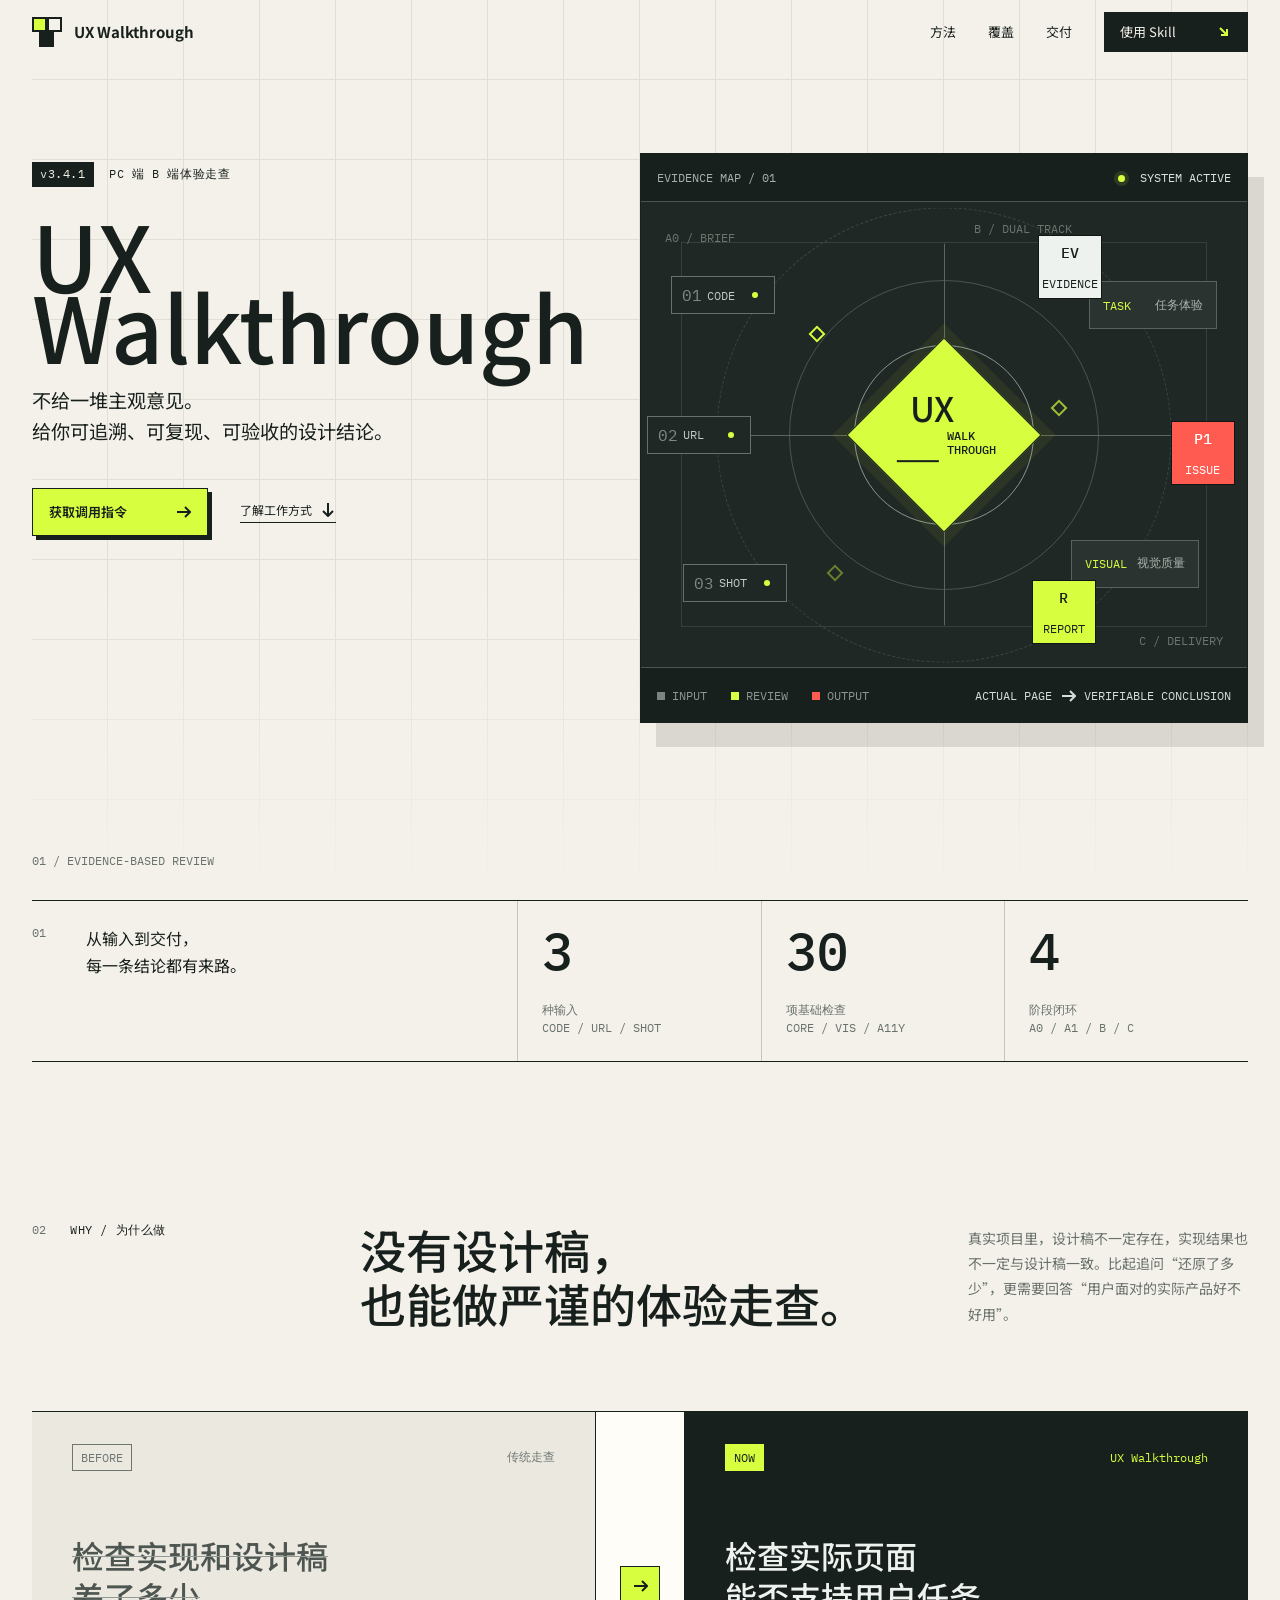
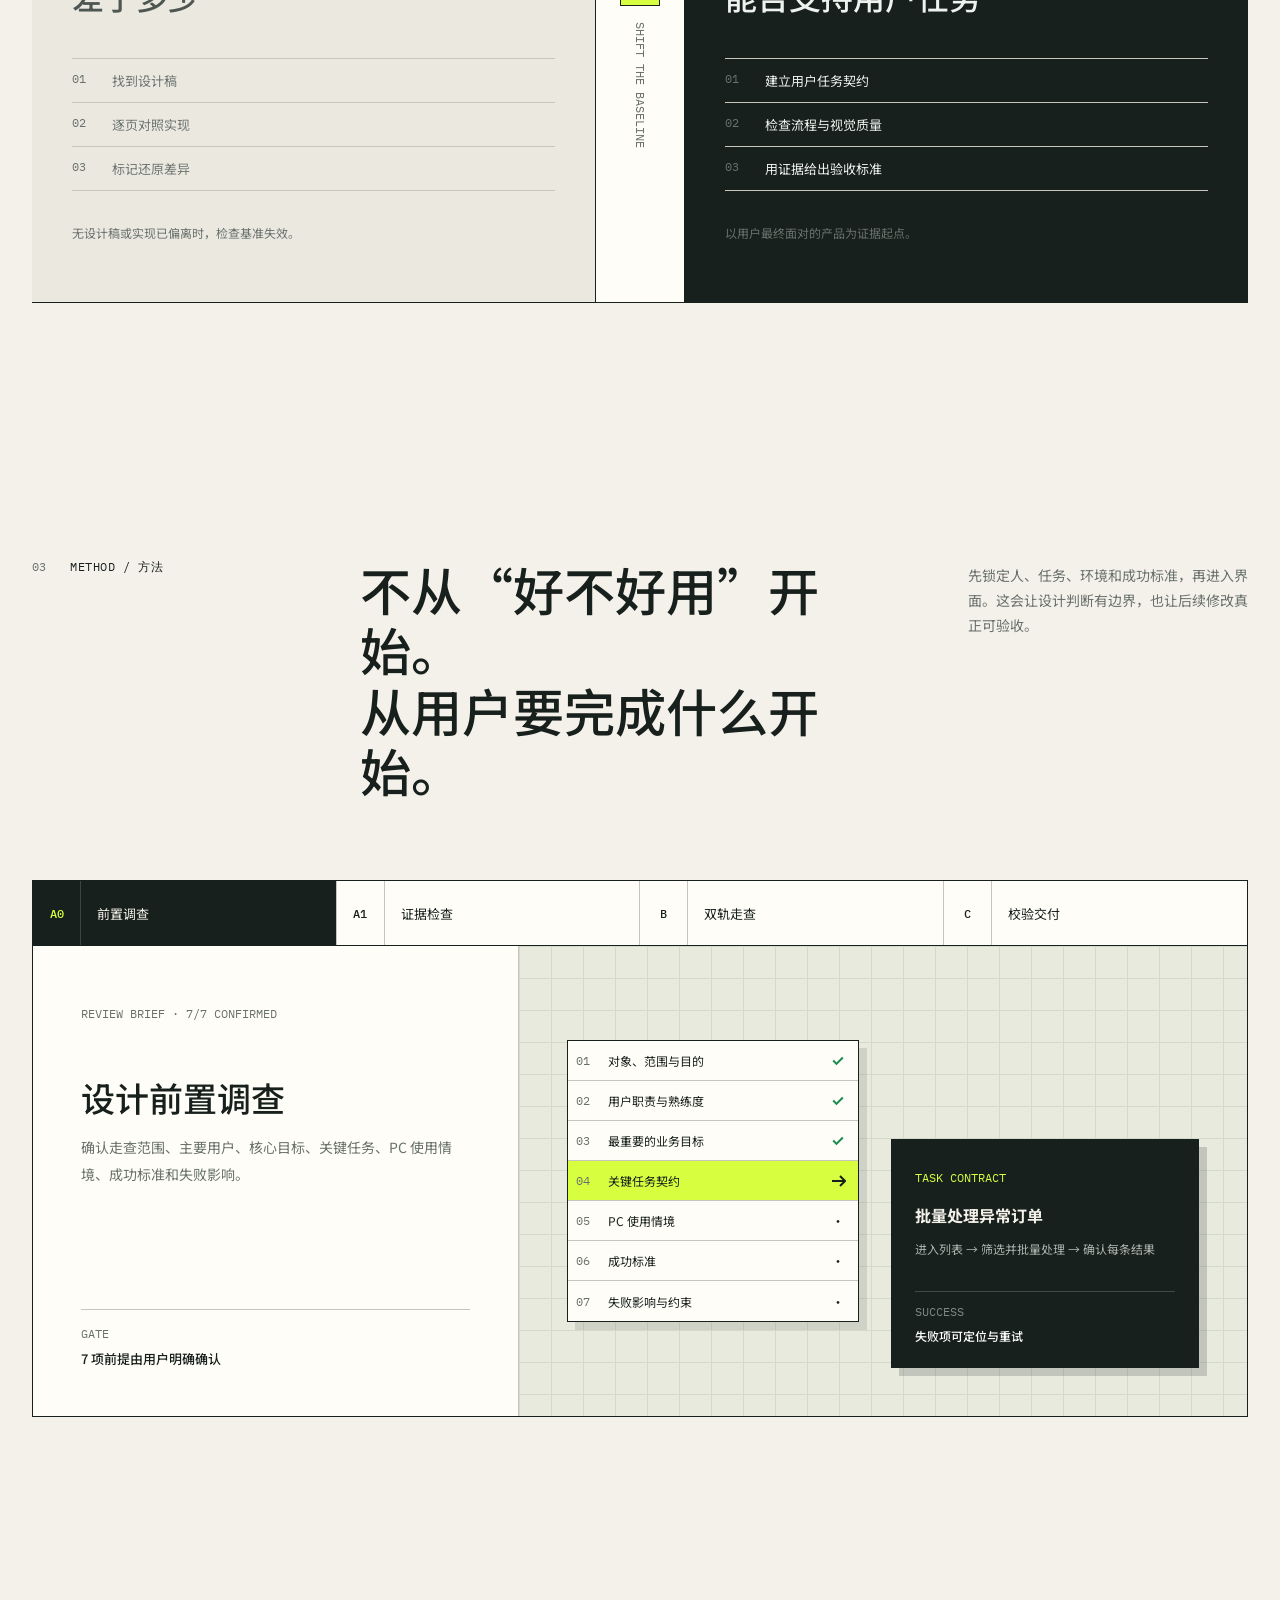
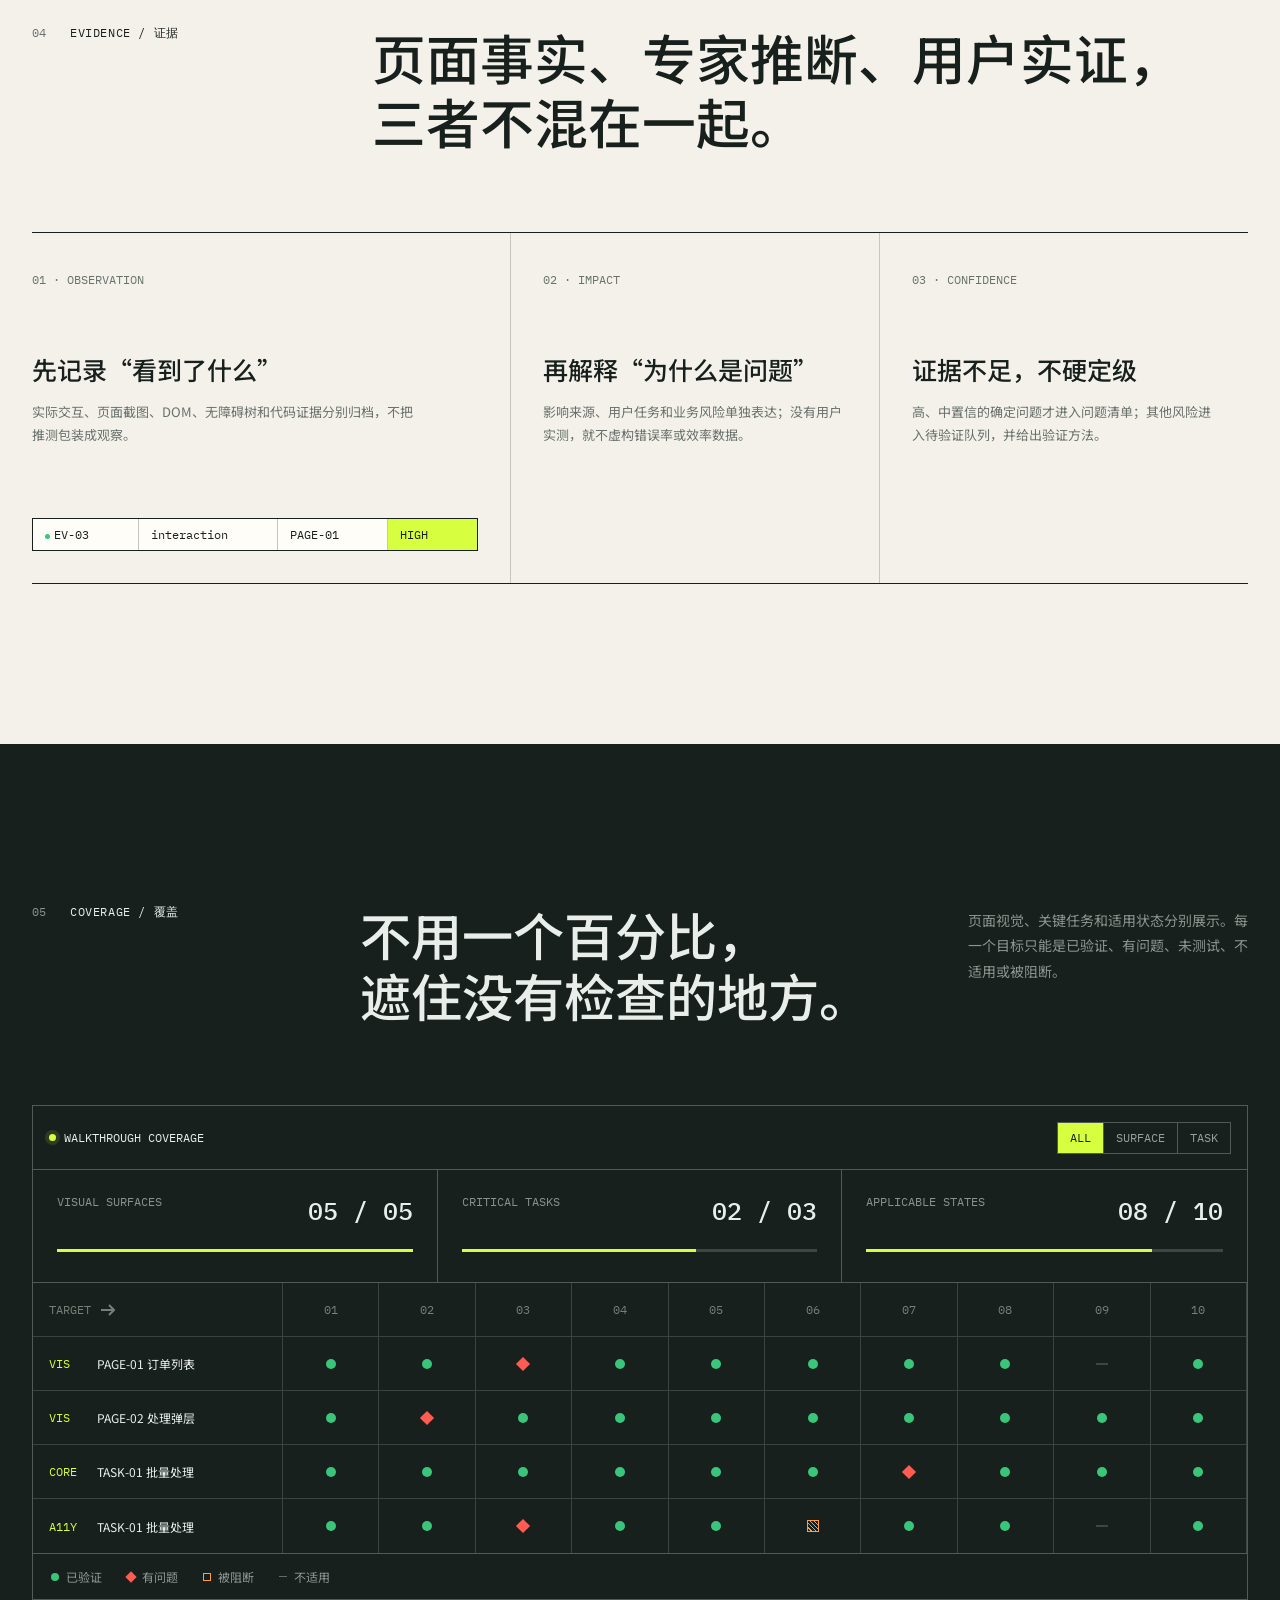
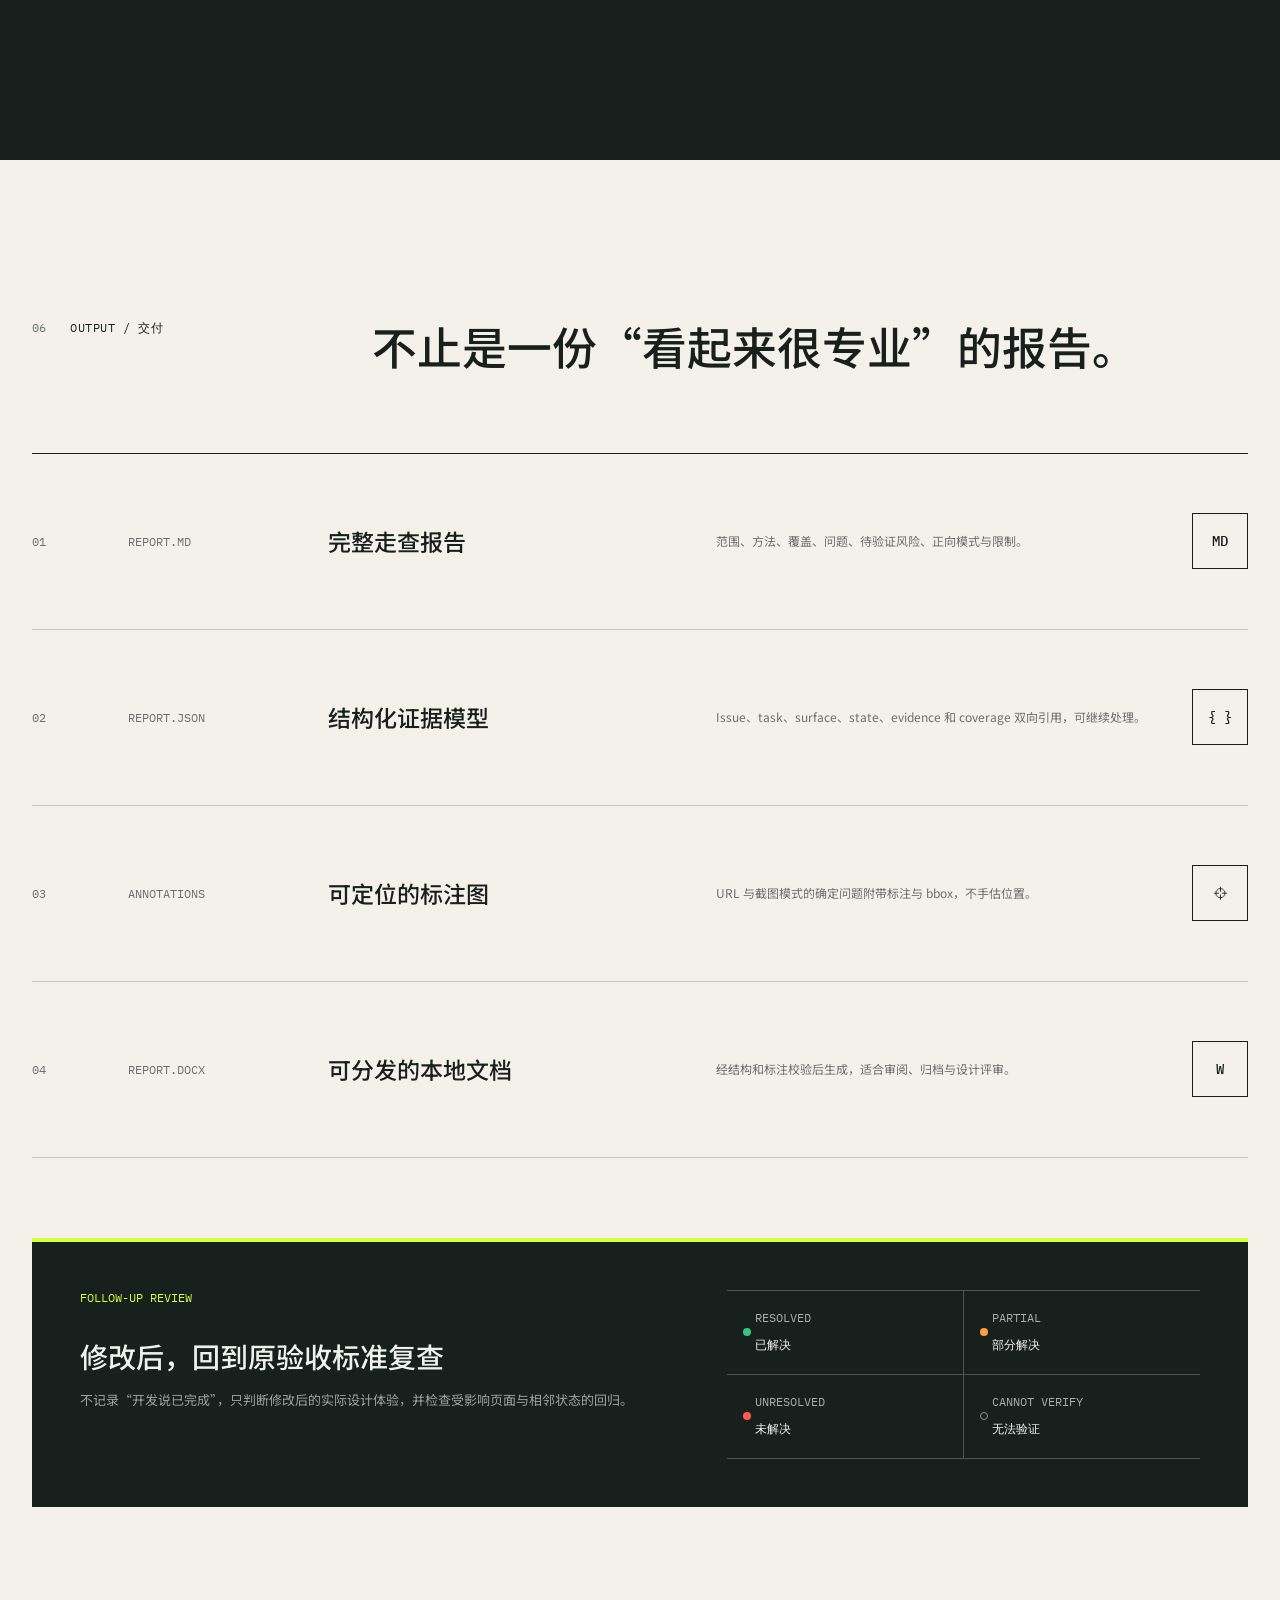
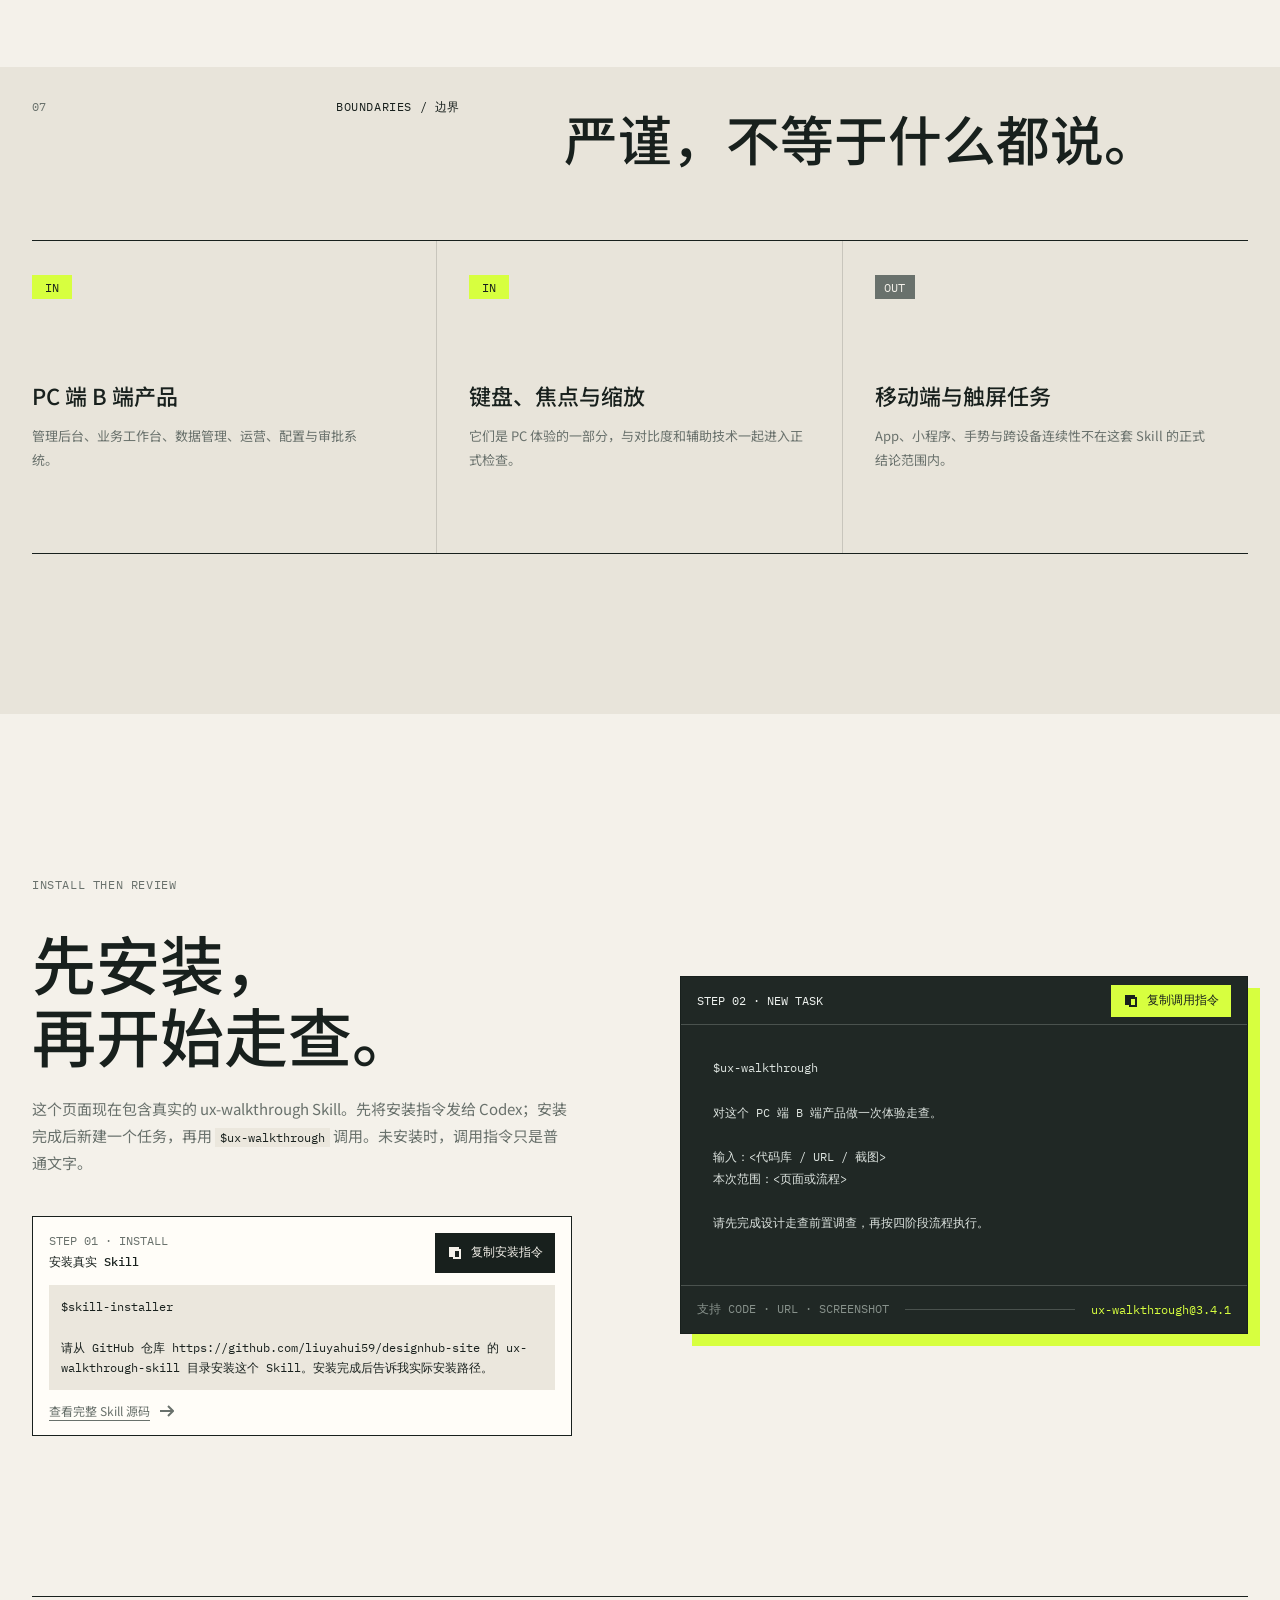
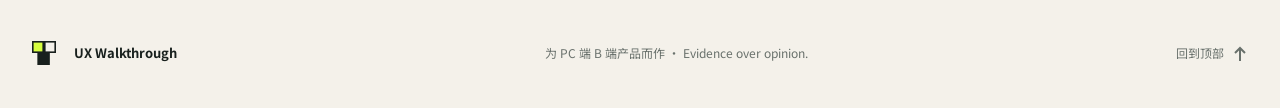
==== commit b50d32b9: "Ship executable UX walkthrough skill" ====
--- a/ux-walkthrough/index.html
+++ b/ux-walkthrough/index.html
@@ -307,13 +307,23 @@
 
       <section class="start section" id="start" aria-labelledby="start-title">
         <div class="start-copy reveal">
-          <p class="eyebrow">USE IN CODEX</p>
-          <h2 id="start-title">在 Codex 中<br />调用这个 Skill。</h2>
-          <p>这是 Skill 的介绍网站，不在网页内直接执行走查。将 ux-walkthrough 安装到 Codex 后，复制右侧指令到对话，并附上代码库、URL 或截图即可开始。</p>
+          <p class="eyebrow">INSTALL THEN REVIEW</p>
+          <h2 id="start-title">先安装，<br />再开始走查。</h2>
+          <p>这个页面现在包含真实的 ux-walkthrough Skill。先将安装指令发给 Codex；安装完成后新建一个任务，再用 <code>$ux-walkthrough</code> 调用。未安装时，调用指令只是普通文字。</p>
+          <div class="install-card">
+            <div><span class="mono">STEP 01 · INSTALL</span><strong>安装真实 Skill</strong></div>
+            <button type="button" data-copy-install aria-label="复制安装指令"><svg class="carbon-icon" aria-hidden="true"><use href="#icon-copy"></use></svg><span data-install-label>复制安装指令</span></button>
+            <pre><code data-install-prompt>$skill-installer
+
+请从 GitHub 仓库 https://github.com/liuyahui59/designhub-site 的 ux-walkthrough-skill 目录安装这个 Skill。安装完成后告诉我实际安装路径。</code></pre>
+            <a href="https://github.com/liuyahui59/designhub-site/tree/main/ux-walkthrough-skill" target="_blank" rel="noopener noreferrer">查看完整 Skill 源码 <svg class="carbon-icon" aria-hidden="true"><use href="#icon-arrow-right"></use></svg></a>
+          </div>
         </div>
         <div class="prompt-box reveal">
-          <div class="prompt-head"><span>CODEX PROMPT</span><button type="button" data-copy-prompt aria-label="复制调用指令"><svg class="carbon-icon" aria-hidden="true"><use href="#icon-copy"></use></svg><span data-copy-label>复制指令</span></button></div>
-          <pre><code data-prompt>使用 ux-walkthrough Skill，对这个 PC 端 B 端产品做一次体验走查。
+          <div class="prompt-head"><span>STEP 02 · NEW TASK</span><button type="button" data-copy-prompt aria-label="复制调用指令"><svg class="carbon-icon" aria-hidden="true"><use href="#icon-copy"></use></svg><span data-copy-label>复制调用指令</span></button></div>
+          <pre><code data-prompt>$ux-walkthrough
+
+对这个 PC 端 B 端产品做一次体验走查。
 
 输入：&lt;代码库 / URL / 截图&gt;
 本次范围：&lt;页面或流程&gt;
--- a/ux-walkthrough/styles.css
+++ b/ux-walkthrough/styles.css
@@ -173,7 +173,8 @@
 
 .boundaries { padding-top: var(--spacing-07); background: #e8e4da; }.boundary-heading { display: grid; grid-template-columns: 1fr 3fr; width: var(--page); margin: 0 auto var(--spacing-10); }.boundary-heading>div { display: grid; grid-template-columns: 1fr 3fr; }.boundary-heading h2 { margin: 0; font-size: clamp(38px,4.2vw,64px); font-weight: 500; }.boundary-grid { display: grid; grid-template-columns: repeat(3,1fr); width: var(--page); margin: auto; border-top: 1px solid var(--ink); border-bottom: 1px solid var(--ink); }.boundary-grid article { min-height: 312px; padding: var(--spacing-07); border-right: 1px solid var(--line); }.boundary-grid article:first-child { padding-left: 0; }.boundary-grid article:last-child { border-right: 0; }.boundary-grid span { display: inline-grid; place-items: center; width: 40px; height: 24px; color: var(--ink); background: var(--acid); font: 12px var(--mono); }.boundary-grid .muted span { color: var(--paper); background: var(--muted); }.boundary-grid h3 { margin: var(--spacing-11) 0 var(--spacing-04); font-size: 22px; font-weight: 500; }.boundary-grid p { max-width: 350px; color: var(--muted); font-size: 13px; line-height: 1.8; }
 
-.start { display: grid; grid-template-columns: 1fr 1fr; gap: var(--spacing-11); width: var(--page); margin: auto; }.start-copy h2 { margin: var(--spacing-07) 0 var(--spacing-06); font-size: clamp(42px,5vw,76px); font-weight: 500; line-height: 1.12; }.start-copy>p:last-child { max-width: 540px; color: var(--muted); font-size: 15px; line-height: 1.8; }.prompt-box { align-self: center; border: 1px solid var(--ink); background: #202825; box-shadow: 12px 12px 0 var(--acid); color: #eef2ef; }.prompt-head, .prompt-foot { display: flex; align-items: center; justify-content: space-between; height: 48px; padding: 0 var(--spacing-05); font: 12px var(--mono); }.prompt-head { border-bottom: 1px solid #4a524e; }.prompt-head button { display: inline-flex; align-items: center; justify-content: center; gap: var(--spacing-03); min-width: 104px; height: 32px; padding: 0 var(--spacing-04); color: var(--ink); border: 0; background: var(--acid); font: 12px var(--mono); cursor: pointer; transition: background var(--duration-fast-02) var(--easing-standard-productive); }.prompt-head button:hover { background: var(--acid-dark); }.prompt-box pre { min-height: 260px; margin: 0; padding: var(--spacing-07); white-space: pre-wrap; }.prompt-box code { color: #dce3df; font: 12px/1.85 var(--mono); }.prompt-foot { color: #87918b; border-top: 1px solid #4a524e; }.prompt-foot i { flex: 1; height: 1px; margin: 0 var(--spacing-05); background: #4a524e; }.prompt-foot b { color: var(--acid); font-weight: 400; }
+.start { display: grid; grid-template-columns: 1fr 1fr; gap: var(--spacing-11); width: var(--page); margin: auto; }.start-copy h2 { margin: var(--spacing-07) 0 var(--spacing-06); font-size: clamp(42px,5vw,76px); font-weight: 500; line-height: 1.12; }.start-copy>p { max-width: 540px; color: var(--muted); font-size: 15px; line-height: 1.8; }.start-copy>p code { padding: 2px 5px; color: var(--ink); background: var(--paper-2); font: 12px var(--mono); }.prompt-box { align-self: center; border: 1px solid var(--ink); background: #202825; box-shadow: 12px 12px 0 var(--acid); color: #eef2ef; }.prompt-head, .prompt-foot { display: flex; align-items: center; justify-content: space-between; height: 48px; padding: 0 var(--spacing-05); font: 12px var(--mono); }.prompt-head { border-bottom: 1px solid #4a524e; }.prompt-head button { display: inline-flex; align-items: center; justify-content: center; gap: var(--spacing-03); min-width: 104px; height: 32px; padding: 0 var(--spacing-04); color: var(--ink); border: 0; background: var(--acid); font: 12px var(--mono); cursor: pointer; transition: background var(--duration-fast-02) var(--easing-standard-productive); }.prompt-head button:hover { background: var(--acid-dark); }.prompt-box pre { min-height: 260px; margin: 0; padding: var(--spacing-07); white-space: pre-wrap; }.prompt-box code { color: #dce3df; font: 12px/1.85 var(--mono); }.prompt-foot { color: #87918b; border-top: 1px solid #4a524e; }.prompt-foot i { flex: 1; height: 1px; margin: 0 var(--spacing-05); background: #4a524e; }.prompt-foot b { color: var(--acid); font-weight: 400; }
+.install-card { display: grid; grid-template-columns: 1fr auto; gap: var(--spacing-04) var(--spacing-06); max-width: 540px; margin-top: var(--spacing-08); padding: var(--spacing-05); border: 1px solid var(--ink); background: var(--white); }.install-card div { display: grid; gap: var(--spacing-02); }.install-card .mono { color: var(--muted); font-size: 12px; }.install-card strong { font: 500 14px var(--mono); }.install-card button { display: inline-flex; align-items: center; justify-content: center; gap: var(--spacing-03); min-height: 40px; padding: 0 var(--spacing-04); color: var(--paper); border: 0; background: var(--ink); font: 12px var(--mono); cursor: pointer; transition: background var(--duration-fast-02) var(--easing-standard-productive); }.install-card button:hover { background: #39413e; }.install-card pre { grid-column: 1/-1; margin: 0; padding: var(--spacing-04); overflow-x: auto; background: var(--paper-2); white-space: pre-wrap; }.install-card pre code { color: var(--ink); font: 12px/1.7 var(--mono); }.install-card a { display: inline-flex; grid-column: 1/-1; align-items: center; gap: var(--spacing-03); color: var(--muted); font-size: 12px; text-decoration: underline; text-underline-offset: 4px; }.install-card a:hover { color: var(--ink); }
 .site-footer { display: flex; align-items: center; justify-content: space-between; width: var(--page); min-height: 112px; margin: auto; border-top: 1px solid var(--ink); }.site-footer p, .site-footer>a:last-child { color: var(--muted); font-size: 12px; }.site-footer .brand { font-size: 13px; }.site-footer .brand-mark { transform: scale(.8); transform-origin: left center; }.back-to-top { display: inline-flex; align-items: center; gap: var(--spacing-03); }
 
 @media (max-width: 1100px) {
@@ -201,7 +202,7 @@
   .outputs .section-lead h2 { font-size: 34px; }
   .review-loop { grid-template-columns: 1fr; gap: 38px; margin-top: 48px; padding: 28px 20px; }.review-loop h3 { font-size: 23px; }.review-states span { min-height: 74px; padding: 10px; }
   .boundary-heading { grid-template-columns: 1fr; gap: 25px; }.boundary-heading>div { grid-template-columns: 1fr; gap: 20px; }.boundary-heading h2 { font-size: 38px; }.boundary-grid { grid-template-columns: 1fr; }.boundary-grid article { min-height: 250px; padding: 26px 0; border-right: 0; border-bottom: 1px solid var(--line); }.boundary-grid article:last-child { border-bottom: 0; }.boundary-grid h3 { margin-top: 60px; }
-  .start { grid-template-columns: 1fr; gap: 35px; }.start-copy h2 { font-size: 43px; }.prompt-box { box-shadow: 7px 7px 0 var(--acid); }.prompt-box pre { min-height: 190px; padding: 22px 18px; }.prompt-box code { font-size: 10px; }.prompt-foot span, .prompt-foot i { display: none; }
+  .start { grid-template-columns: 1fr; gap: 35px; }.start-copy h2 { font-size: 43px; }.install-card { grid-template-columns: 1fr; }.install-card a { grid-row: auto; }.prompt-box { box-shadow: 7px 7px 0 var(--acid); }.prompt-box pre { min-height: 190px; padding: 22px 18px; }.prompt-box code { font-size: 10px; }.prompt-foot span, .prompt-foot i { display: none; }
   .site-footer { flex-wrap: wrap; gap: 20px; padding: 28px 0; }.site-footer p { order: 3; width: 100%; margin: 0; }
 }
 
@@ -250,6 +251,11 @@
 .prompt-foot,
 .prompt-head button,
 .prompt-box code,
+.install-card .mono,
+.install-card strong,
+.install-card a,
+.install-card button,
+.install-card pre code,
 .site-footer p,
 .site-footer>a:last-child {
   font-size: 12px !important;
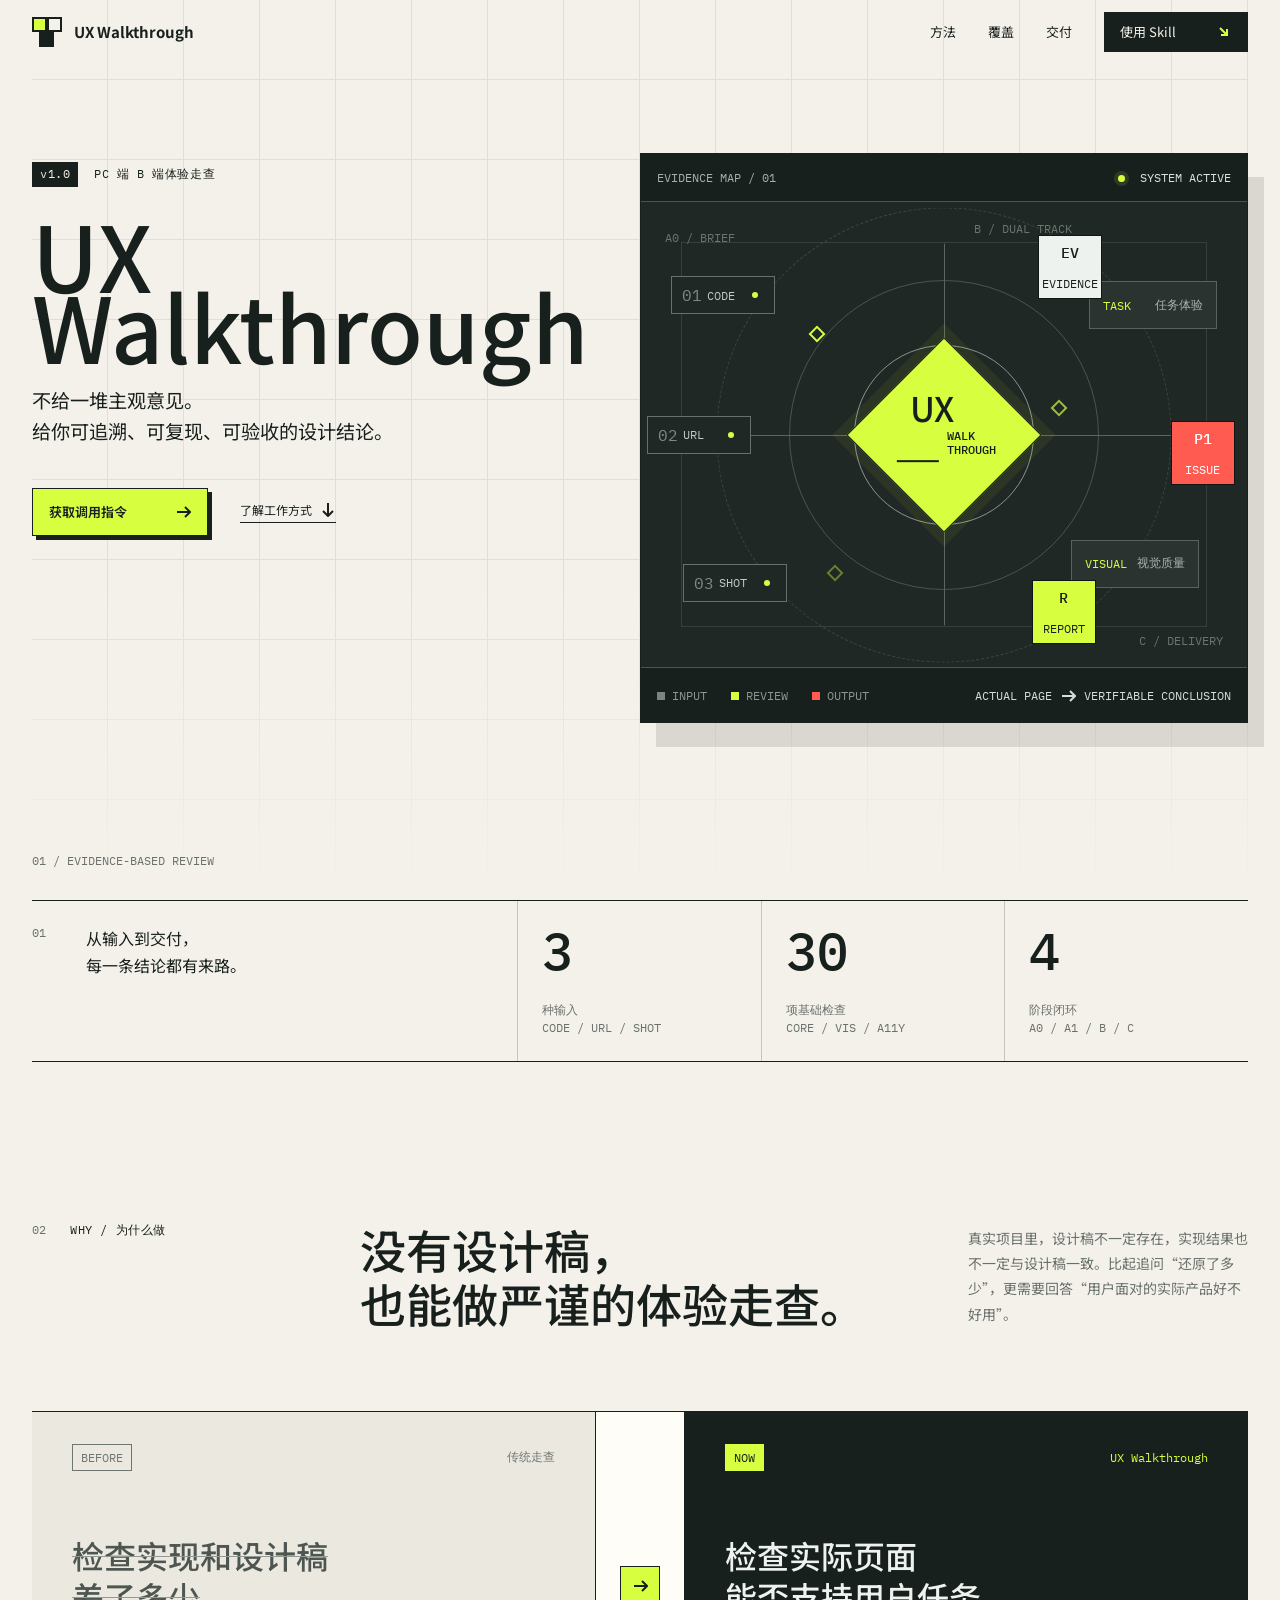
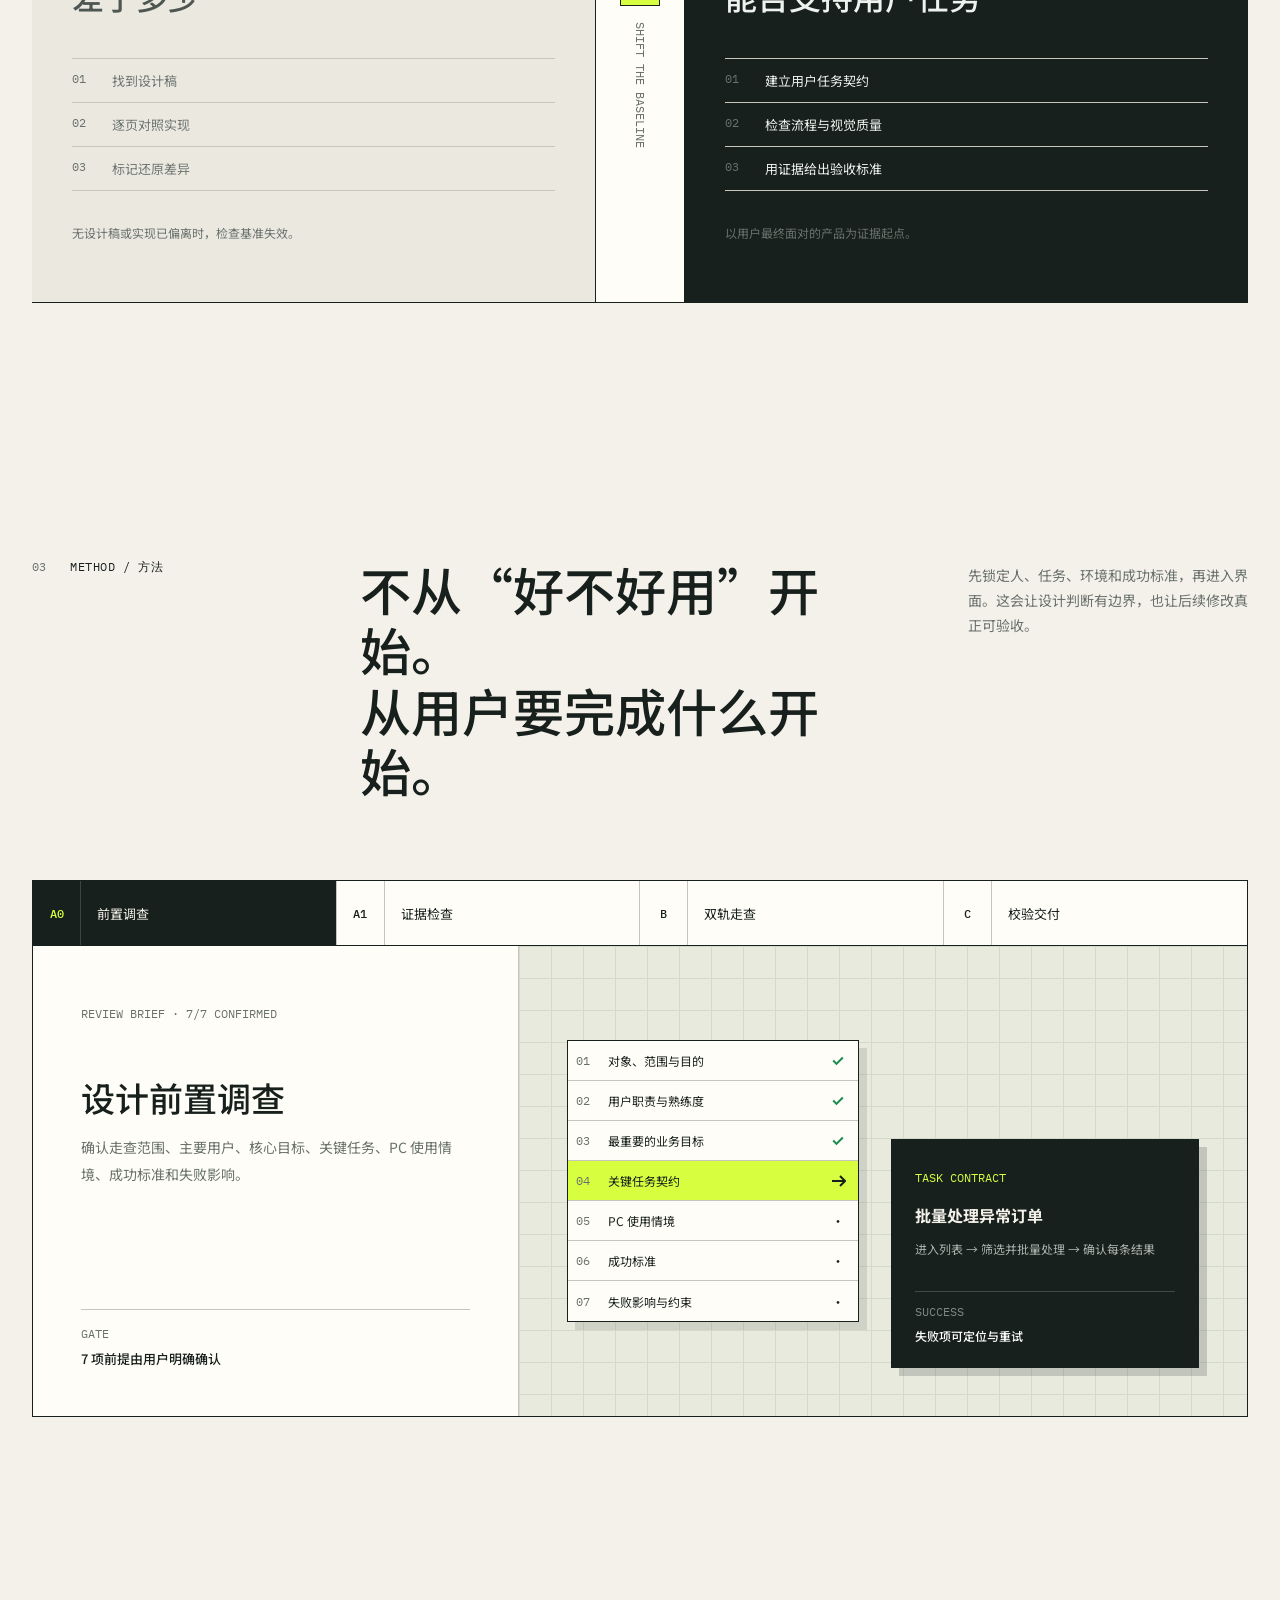
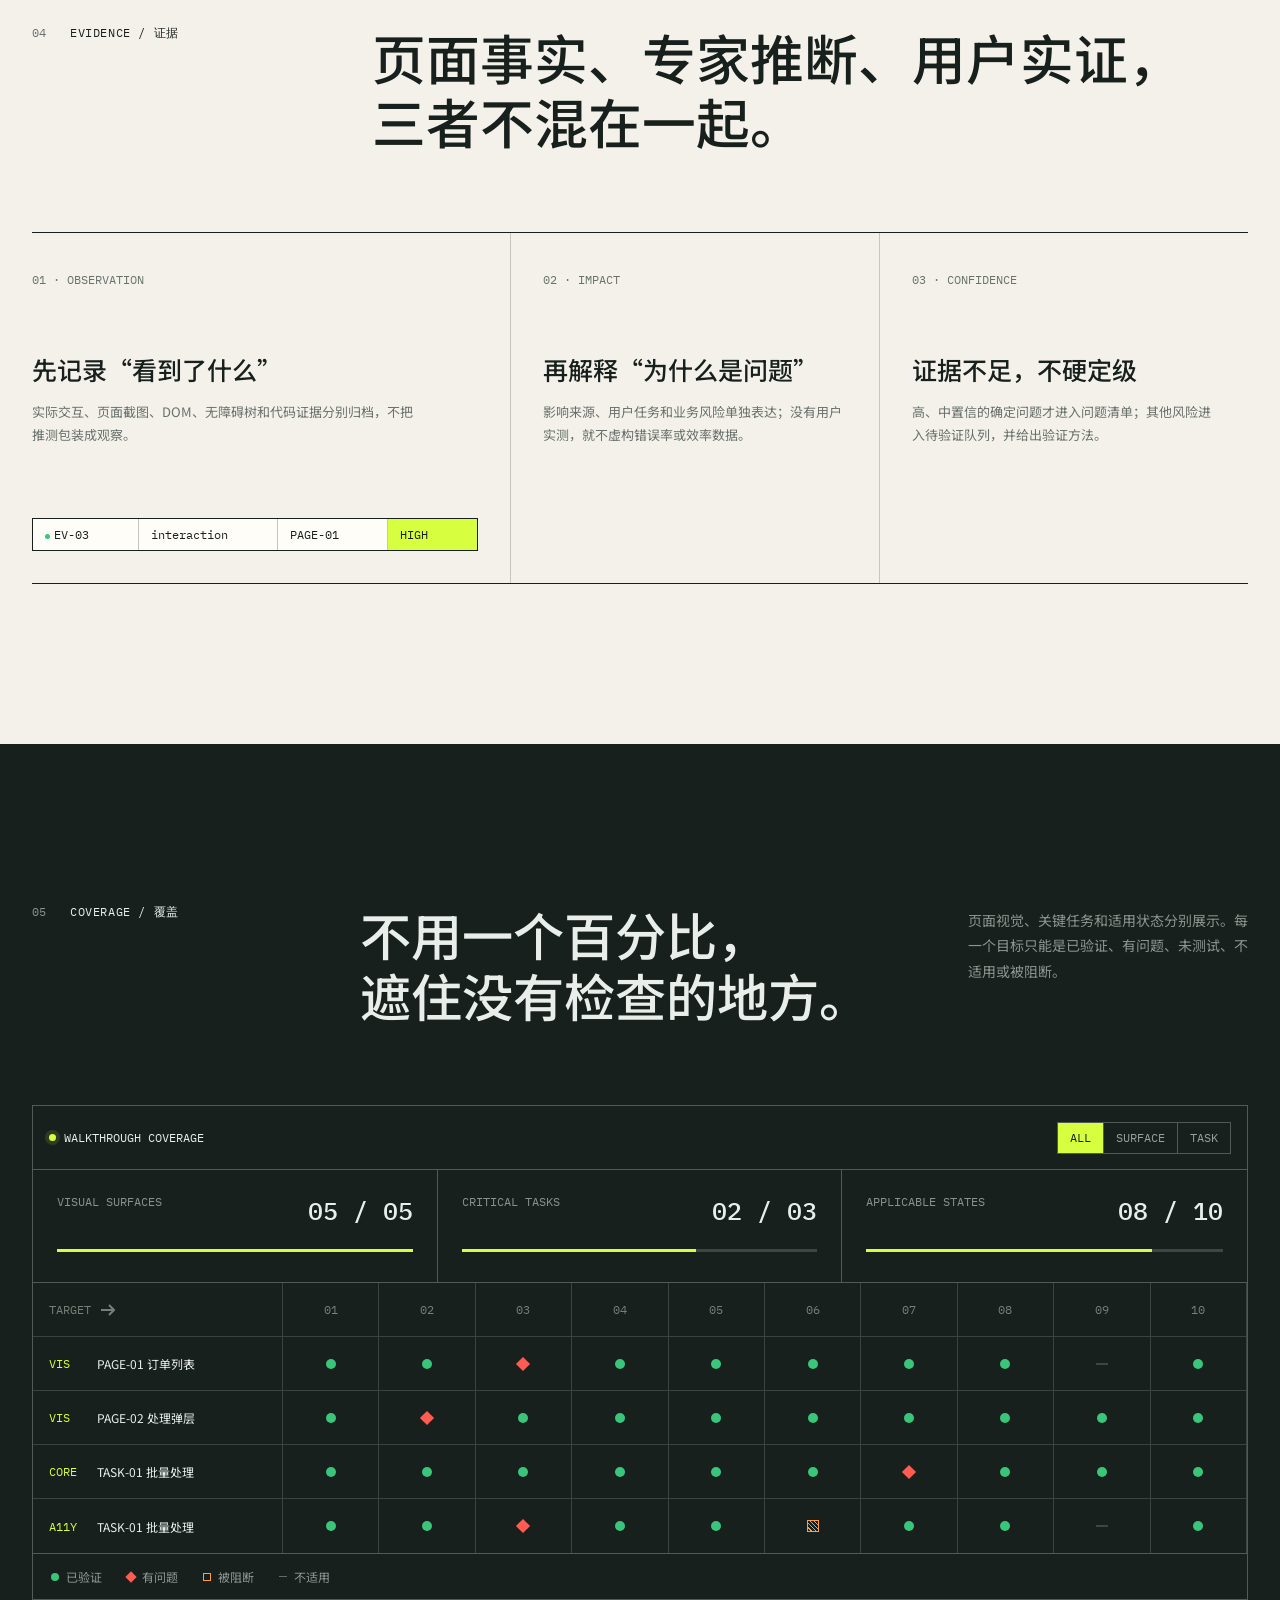
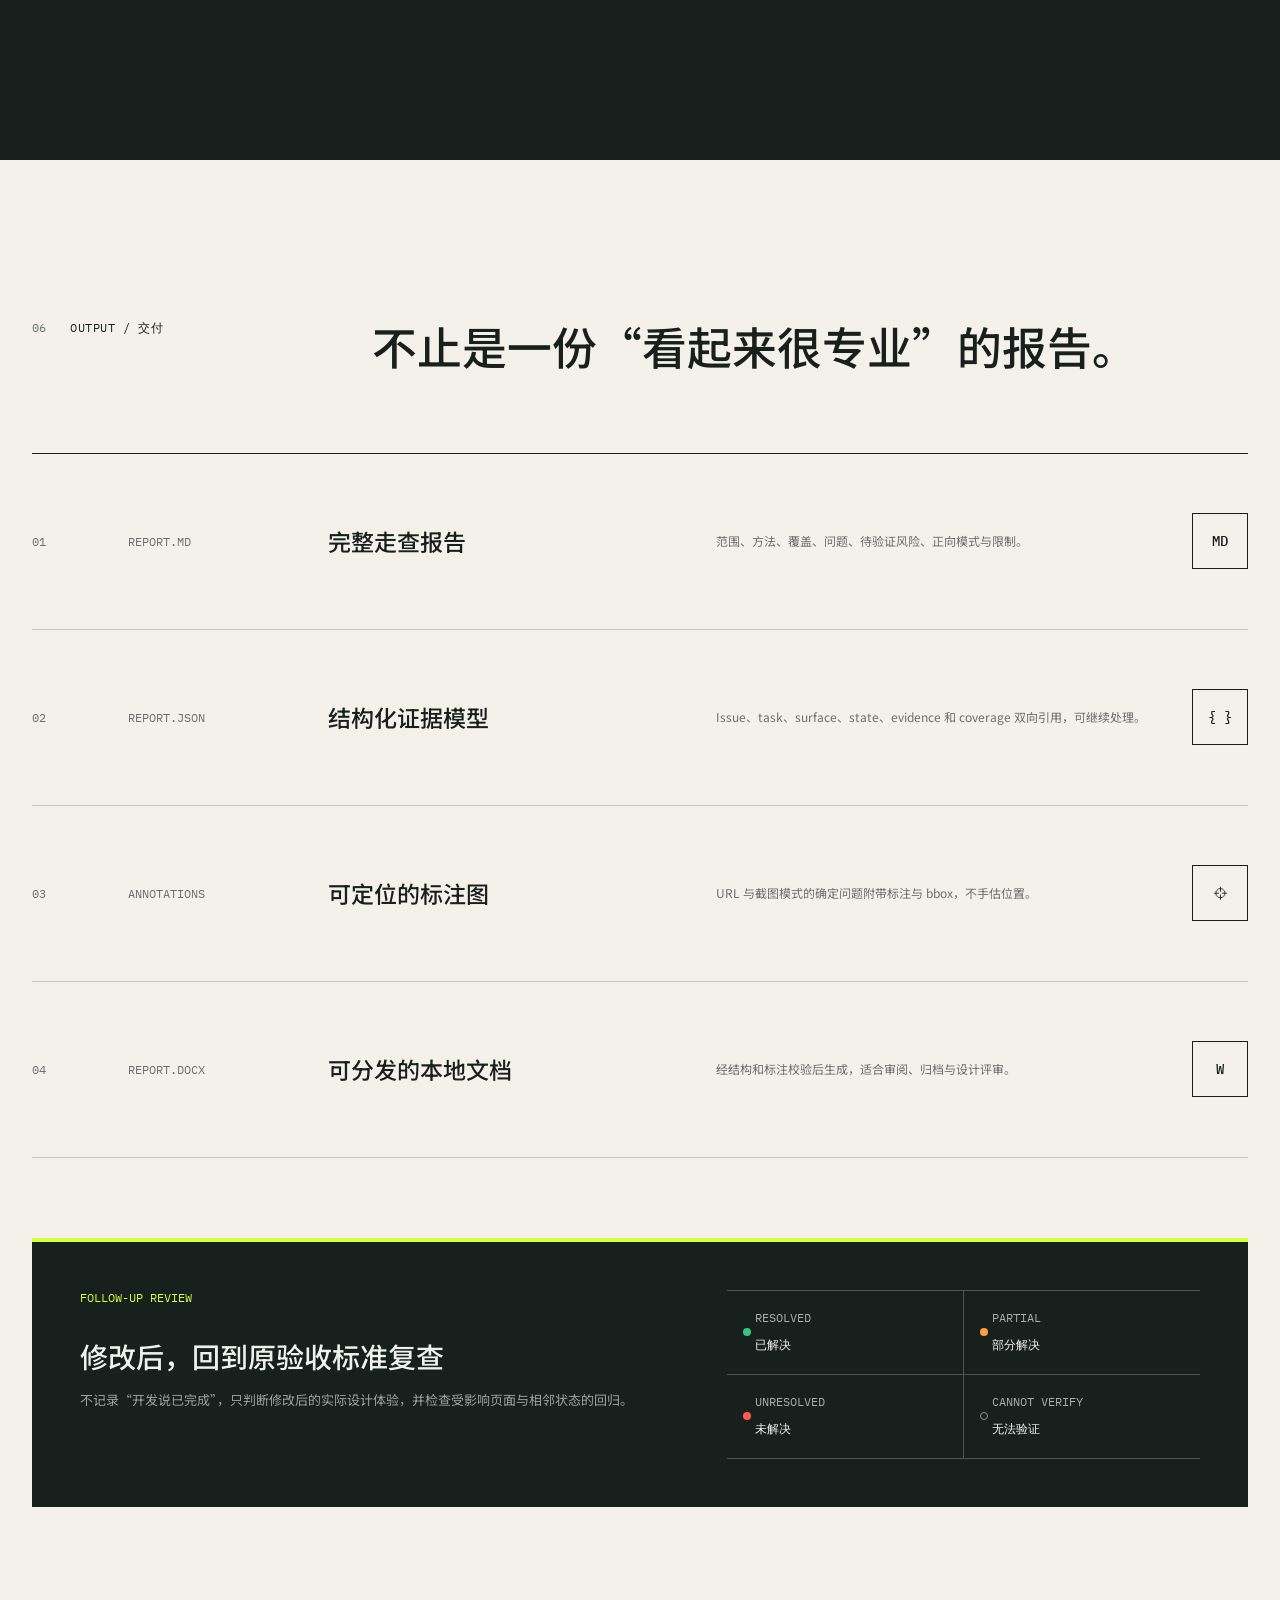
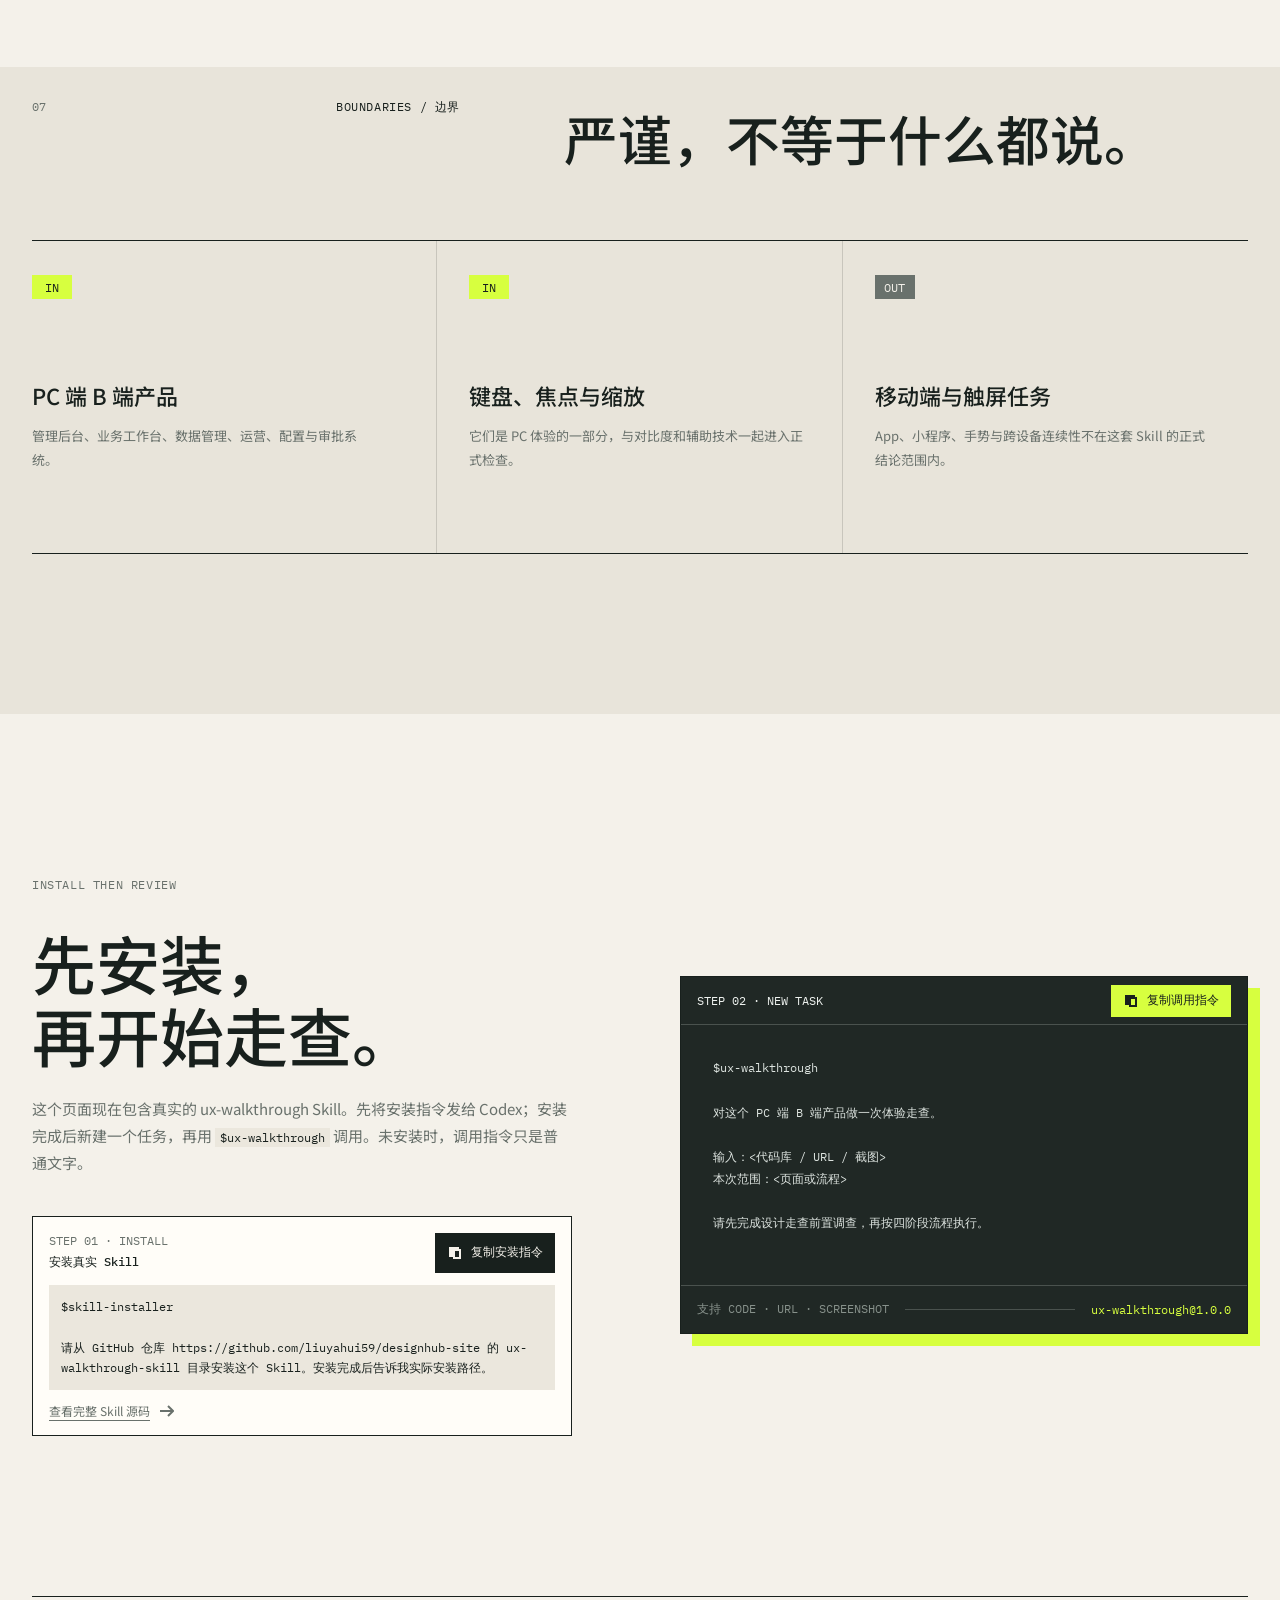
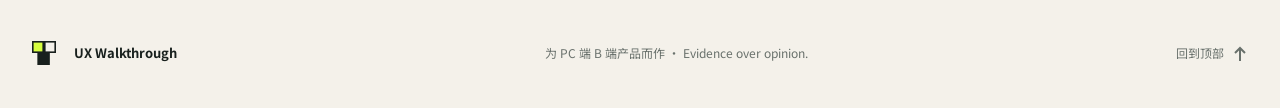
==== commit d58409db: "Set UX walkthrough skill version to 1.0.0" ====
--- a/ux-walkthrough/index.html
+++ b/ux-walkthrough/index.html
@@ -43,7 +43,7 @@
       <section class="hero" id="top" aria-labelledby="hero-title">
         <div class="hero-grid" aria-hidden="true"></div>
         <div class="hero-copy">
-          <p class="eyebrow"><span>v3.4.1</span> PC 端 B 端体验走查</p>
+          <p class="eyebrow"><span>v1.0</span> PC 端 B 端体验走查</p>
           <h1 id="hero-title">UX<br />Walkthrough</h1>
           <p class="hero-lede">不给一堆主观意见。<br />给你可追溯、可复现、可验收的设计结论。</p>
           <div class="hero-actions">
@@ -329,7 +329,7 @@
 本次范围：&lt;页面或流程&gt;
 
 请先完成设计走查前置调查，再按四阶段流程执行。</code></pre>
-          <div class="prompt-foot"><span>支持 CODE · URL · SCREENSHOT</span><i></i><b>ux-walkthrough@3.4.1</b></div>
+          <div class="prompt-foot"><span>支持 CODE · URL · SCREENSHOT</span><i></i><b>ux-walkthrough@1.0.0</b></div>
         </div>
       </section>
     </main>
